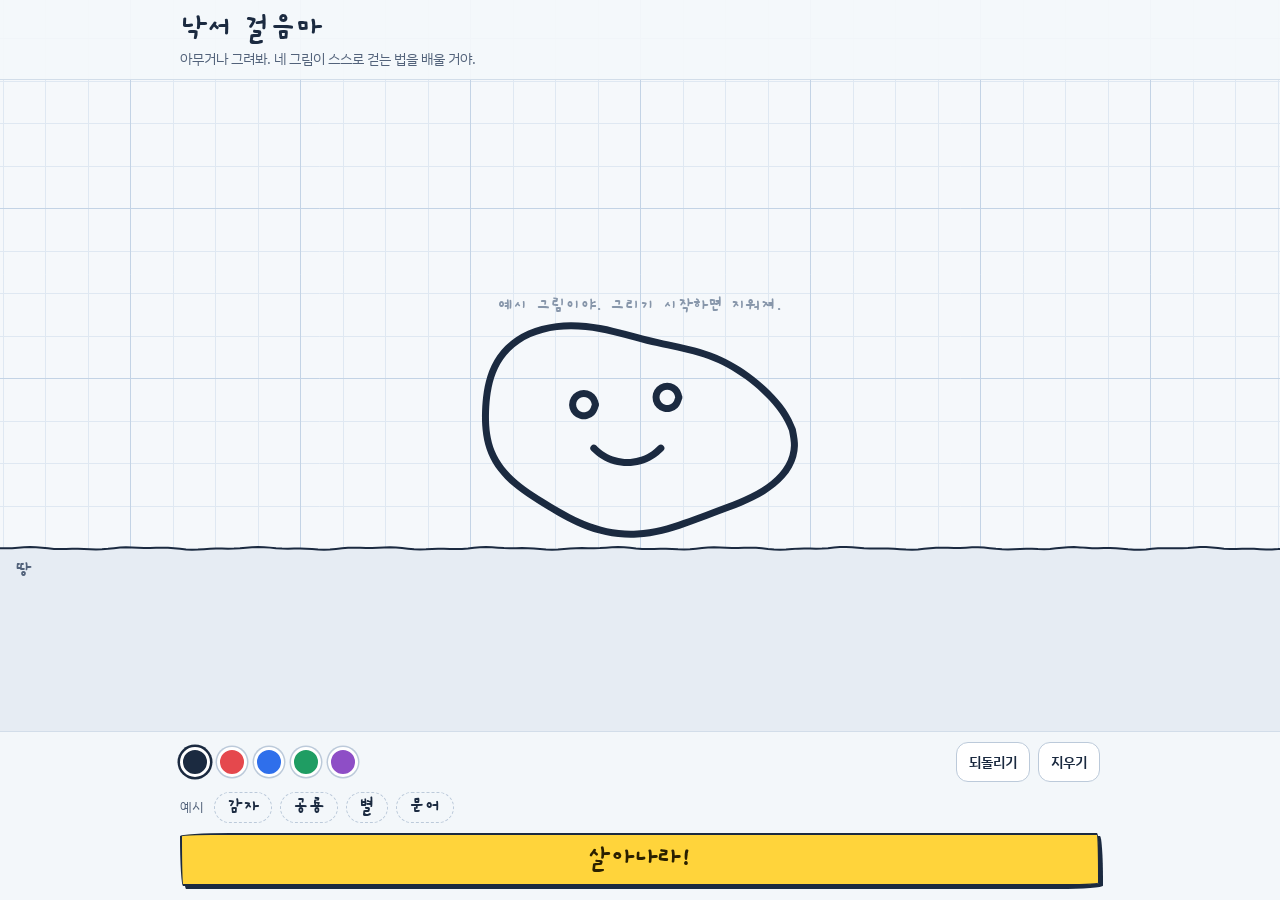
==== index.html @ d7743676 "Add doodle walking simulation page Draw anything and it becomes a soft jelly body with muscles that " ====
<!doctype html>
<html lang="ko">
<head>
<meta charset="utf-8">
<meta name="viewport" content="width=device-width, initial-scale=1, viewport-fit=cover">
<meta name="description" content="손가락으로 그린 낙서가 말랑한 젤리 몸이 되어, 진화를 거듭하며 스스로 걷는 법을 배우는 페이지.">
<title>낙서 걸음마</title>
<link rel="preconnect" href="https://fonts.googleapis.com">
<link rel="preconnect" href="https://fonts.gstatic.com" crossorigin>
<link rel="stylesheet" href="https://fonts.googleapis.com/css2?family=Gaegu:wght@400;700&family=IBM+Plex+Mono:wght@500&family=IBM+Plex+Sans+KR:wght@400;500;600&display=swap">
<style>
:root {
  --paper: #F5F8FB;
  --panel: #F5F8FBF0;
  --grid: #DFE8F2;
  --grid-major: #C3D3E5;
  --ink: #1B2A40;
  --ink-soft: #52627A;
  --ink-faint: #8796AA;
  --line: #D2DDE9;
  --ground: #E6ECF3;
  --btn: #FFFFFF;
  --btn-line: #BCCADA;
  --hl: #FFD43B;
  --hl-ink: #2A2000;
  --accent: #2F6FEB;
  --muscle: #E5484D;
  --scrim: #1B2A4059;
  --pen0: #1B2A40;
  --pen1: #E5484D;
  --pen2: #2F6FEB;
  --pen3: #1F9D63;
  --pen4: #8E4EC6;
  --font-hand: 'Gaegu', 'IBM Plex Sans KR', 'Apple SD Gothic Neo', 'Malgun Gothic', sans-serif;
  --font-ui: 'IBM Plex Sans KR', system-ui, -apple-system, 'Apple SD Gothic Neo', 'Malgun Gothic', sans-serif;
  --font-num: 'IBM Plex Mono', ui-monospace, SFMono-Regular, Menlo, Consolas, monospace;
  color-scheme: light;
}
@media (prefers-color-scheme: dark) {
  :root:not([data-theme="light"]) {
    --paper: #111821; --panel: #111821F0; --grid: #19232F; --grid-major: #263345;
    --ink: #E6EDF6; --ink-soft: #A1B1C6; --ink-faint: #6E8097; --line: #243142;
    --ground: #0C1118; --btn: #18212D; --btn-line: #33445A;
    --hl: #F5CB3E; --hl-ink: #231A00; --accent: #6EA2FF; --muscle: #FF6B6E; --scrim: #000000A0;
    --pen0: #E6EDF6; --pen1: #FF6B6E; --pen2: #6EA2FF; --pen3: #41CC88; --pen4: #B584F3;
    color-scheme: dark;
  }
}
:root[data-theme="dark"] {
  --paper: #111821; --panel: #111821F0; --grid: #19232F; --grid-major: #263345;
  --ink: #E6EDF6; --ink-soft: #A1B1C6; --ink-faint: #6E8097; --line: #243142;
  --ground: #0C1118; --btn: #18212D; --btn-line: #33445A;
  --hl: #F5CB3E; --hl-ink: #231A00; --accent: #6EA2FF; --muscle: #FF6B6E; --scrim: #000000A0;
  --pen0: #E6EDF6; --pen1: #FF6B6E; --pen2: #6EA2FF; --pen3: #41CC88; --pen4: #B584F3;
  color-scheme: dark;
}

html, body { height: 100%; }
body {
  margin: 0; overflow: hidden;
  background: var(--paper); color: var(--ink);
  font-family: var(--font-ui); font-size: 14px; line-height: 1.5;
  word-break: keep-all; overflow-wrap: break-word;
  -webkit-tap-highlight-color: transparent;
}
[hidden] { display: none !important; }
button { font: inherit; color: inherit; }
:focus-visible { outline: 2.5px solid var(--accent); outline-offset: 2px; }

#app { position: relative; height: 100%; overflow: hidden; user-select: none; -webkit-user-select: none; }
#stage { position: absolute; inset: 0; width: 100%; height: 100%; display: block; touch-action: none; }

/* mode switches */
#app:not([data-mode="draw"]) .draw-only { display: none !important; }
#app:not([data-mode="evolve"]) .evo-only { display: none !important; }
#app:not([data-mode="compare"]) .cmp-only { display: none !important; }

.band { position: absolute; left: 0; right: 0; z-index: 2; background: var(--panel); }
.band > .inner { max-width: 920px; margin-inline: auto; padding-inline: 16px; }
#top { top: 0; border-bottom: 1px solid var(--line); }
#top > .inner { padding-block: 12px 10px; }
#bottom { bottom: 0; border-top: 1px solid var(--line); }
#bottom > .inner { padding-block: 10px 14px; display: flex; flex-direction: column; gap: 10px; }

/* draw header */
.draw-head h1 { margin: 0; font: 700 32px/1 var(--font-hand); letter-spacing: -0.01em; text-wrap: balance; }
.draw-head p { margin: 4px 0 0; color: var(--ink-soft); font-size: 14px; text-wrap: balance; }

/* race HUD */
.hud { display: flex; justify-content: space-between; align-items: flex-start; gap: 12px; }
.hud-main { display: flex; flex-direction: column; gap: 5px; min-width: 0; }
.gen { font-family: var(--font-hand); font-weight: 700; line-height: 0.9; display: flex; align-items: baseline; gap: 2px; }
.gen b { font-size: 44px; font-weight: 700; font-variant-numeric: tabular-nums; }
.gen span { font-size: 22px; }
.race { font-size: 12.5px; color: var(--ink-soft); display: flex; gap: 6px; }
.num { font-family: var(--font-num); font-variant-numeric: tabular-nums; }
.bar { width: min(180px, 44vw); height: 4px; background: var(--line); border-radius: 2px; overflow: hidden; }
.bar i { display: block; height: 100%; background: var(--ink); transform-origin: left center; transform: scaleX(0); }
.chip {
  align-self: flex-start; display: inline-flex; align-items: center; gap: 6px;
  margin-top: 2px; padding: 2px 10px 2px 8px; border: 1.5px solid var(--ink); border-radius: 999px;
  font-size: 12.5px; font-weight: 600; white-space: nowrap; background: var(--btn);
}
.chip i { width: 8px; height: 8px; border-radius: 50%; background: var(--muscle); }
.hud-rec { display: grid; justify-items: end; gap: 2px; }
.rec-label { font-size: 12px; color: var(--ink-soft); }
.rec { display: flex; align-items: baseline; gap: 2px; }
.rec .num { font-size: 24px; line-height: 1; }
.rec .unit { font-size: 14px; color: var(--ink-soft); }
.spark-wrap { position: relative; width: 132px; height: 40px; margin-top: 4px; }
#spark { width: 132px; height: 40px; display: block; touch-action: none; cursor: crosshair; }
.legend { display: flex; gap: 10px; font-size: 11px; color: var(--ink-soft); }
.legend span { display: inline-flex; align-items: center; gap: 4px; }
.legend span::before { content: ""; width: 12px; height: 0; border-top: 2px solid var(--accent); }
.legend span.med::before { border-top: 1.5px dashed var(--ink-faint); }
.tip {
  position: absolute; right: 0; top: calc(100% + 18px); z-index: 4; white-space: nowrap;
  background: var(--btn); border: 1px solid var(--line); border-radius: 8px; padding: 4px 8px;
  font-size: 12px; color: var(--ink); box-shadow: 0 4px 14px #0000001f;
}
.cmp-head h2 { margin: 0; font: 700 28px/1.05 var(--font-hand); text-wrap: balance; }
.cmp-head p { margin: 4px 0 0; color: var(--ink-soft); font-size: 13.5px; text-wrap: balance; }

/* controls */
.row { display: flex; align-items: center; gap: 8px; flex-wrap: wrap; }
.row .grow { flex: 1; }
.tool {
  min-height: 40px; padding: 8px 12px; border-radius: 12px; cursor: pointer;
  border: 1.5px solid var(--btn-line); background: var(--btn); color: var(--ink);
  font-size: 14px; font-weight: 600; white-space: nowrap;
}
.tool:hover:not(:disabled) { border-color: var(--ink); }
.tool:disabled { opacity: 0.42; cursor: not-allowed; }
.tool[aria-pressed="true"] { background: var(--ink); color: var(--paper); border-color: var(--ink); }
.tool.strong { border-color: var(--ink); }
.row.fill > .tool { flex: 1 1 0; }
.seg { display: inline-flex; border: 1.5px solid var(--btn-line); border-radius: 12px; overflow: hidden; background: var(--btn); }
.seg button { min-height: 37px; padding: 7px 11px; border: 0; background: transparent; cursor: pointer; font-size: 14px; font-weight: 600; }
.seg button + button { border-left: 1.5px solid var(--btn-line); }
.seg button[aria-pressed="true"] { background: var(--ink); color: var(--paper); }
.swatches { display: flex; gap: 7px; }
.sw {
  width: 30px; height: 30px; border-radius: 50%; cursor: pointer; padding: 0;
  border: 3px solid var(--btn); box-shadow: 0 0 0 1.5px var(--btn-line);
}
.sw[aria-checked="true"] { box-shadow: 0 0 0 2.5px var(--ink); }
.sw[data-c="0"] { background: var(--pen0); } .sw[data-c="1"] { background: var(--pen1); }
.sw[data-c="2"] { background: var(--pen2); } .sw[data-c="3"] { background: var(--pen3); }
.sw[data-c="4"] { background: var(--pen4); }
.ex-row .lbl { font-size: 12.5px; color: var(--ink-soft); margin-right: 2px; }
.ex {
  padding: 2px 12px 3px; border-radius: 999px; cursor: pointer; background: transparent;
  border: 1.5px dashed var(--btn-line); font: 700 19px/1.3 var(--font-hand); color: var(--ink);
}
.ex:hover { border-color: var(--ink); border-style: solid; }
.cta {
  width: 100%; padding: 8px 12px 10px; cursor: pointer;
  font: 700 28px/1.1 var(--font-hand); letter-spacing: 0.01em;
  background: var(--hl); color: var(--hl-ink); border: 2px solid var(--ink);
  border-radius: 255px 16px 225px 16px / 16px 225px 16px 255px;
  box-shadow: 3px 3px 0 var(--ink); transition: transform 0.08s, box-shadow 0.08s;
}
.cta:active:not(:disabled) { transform: translate(2px, 2px); box-shadow: 1px 1px 0 var(--ink); }
.cta:disabled { opacity: 0.45; cursor: not-allowed; box-shadow: none; }
.nudge { animation: nudge 1.2s ease-in-out 3; }
@keyframes nudge { 50% { background: var(--hl); color: var(--hl-ink); border-color: var(--ink); } }

/* floating bits */
.bubble {
  position: absolute; left: 50%; z-index: 3; transform: translate(-50%, -4px);
  width: max-content; max-width: min(460px, calc(100% - 48px));
  padding: 7px 14px 8px; background: var(--btn); color: var(--ink);
  border: 1.5px solid var(--ink); border-radius: 16px 16px 16px 4px; box-shadow: 2px 2px 0 var(--ink);
  font: 700 19px/1.3 var(--font-hand); text-align: center; text-wrap: balance;
  opacity: 0; pointer-events: none; transition: opacity 0.25s, transform 0.25s;
}
.bubble.show { opacity: 1; transform: translate(-50%, 0); }
.float-info { position: absolute; right: 16px; z-index: 2; }
.lane-label {
  position: absolute; left: 16px; z-index: 2; display: flex; align-items: baseline; gap: 8px;
  padding: 2px 10px 3px; border-radius: 8px; background: var(--panel); border: 1px solid var(--line);
  font: 700 19px/1.3 var(--font-hand);
}
.lane-label .num { font-size: 14px; font-weight: 500; }

/* explainer sheet */
.sheet { position: absolute; inset: 0; z-index: 6; background: var(--scrim); display: flex; align-items: flex-end; justify-content: center; }
.sheet-card {
  width: 100%; max-width: 640px; max-height: 88%; overflow: auto; box-sizing: border-box;
  background: var(--paper); color: var(--ink); border-top: 1.5px solid var(--ink);
  border-radius: 18px 18px 0 0; padding: 18px 16px 24px; user-select: text; -webkit-user-select: text;
}
@media (min-width: 700px) {
  .sheet { align-items: center; }
  .sheet-card { border: 1.5px solid var(--ink); border-radius: 18px; padding: 24px 28px 28px; }
}
.sheet-head { display: flex; justify-content: space-between; align-items: flex-start; gap: 12px; }
.sheet h2 { margin: 0; font: 700 30px/1.1 var(--font-hand); text-wrap: balance; }
.sheet .lede { margin: 6px 0 16px; color: var(--ink-soft); max-width: 60ch; }
.steps { list-style: none; margin: 0; padding: 0; display: grid; gap: 14px; counter-reset: st; }
.steps li { display: grid; grid-template-columns: 34px 1fr; gap: 10px; counter-increment: st; }
.steps li::before {
  content: counter(st); width: 30px; height: 30px; display: grid; place-items: center;
  border: 1.5px solid var(--ink); border-radius: 50% 45% 55% 50%; font: 700 19px/1 var(--font-hand);
}
.steps b { display: block; font-size: 15px; margin-bottom: 2px; }
.steps p { margin: 0; color: var(--ink-soft); max-width: 60ch; }
.steps .num { color: var(--ink); }
details { margin-top: 18px; border-top: 1px dashed var(--btn-line); padding-top: 12px; }
summary { cursor: pointer; font-weight: 600; }
.tech { margin: 10px 0 0; padding-left: 18px; color: var(--ink-soft); display: grid; gap: 6px; font-size: 13px; }
.tech b { color: var(--ink); font-weight: 600; }

@media (max-width: 380px) {
  .gen b { font-size: 38px; }
  .seg button { padding: 7px 9px; }
  .tool { padding: 8px 10px; }
}
@media (prefers-reduced-motion: reduce) {
  .bubble, .cta { transition: none; }
  .nudge { animation: none; }
}
</style>
</head>
<body>
<div id="app" data-mode="draw">
  <canvas id="stage" aria-label="낙서를 그리고 낙서가 걷는 모습을 보는 화면"></canvas>

  <header id="top" class="band">
    <div class="inner">
      <div class="draw-head draw-only">
        <h1>낙서 걸음마</h1>
        <p>아무거나 그려봐. 네 그림이 스스로 걷는 법을 배울 거야.</p>
      </div>

      <div class="hud evo-only">
        <div class="hud-main">
          <div class="gen"><b id="genNum">1</b><span>세대</span></div>
          <div class="race"><span id="raceText">30마리 경주 중</span><span id="raceClock" class="num">0.0초</span></div>
          <div class="bar" aria-hidden="true"><i id="raceBar"></i></div>
          <div class="chip"><i aria-hidden="true"></i><span id="gaitText">걸음: 아직 몰라</span></div>
        </div>
        <div class="hud-rec">
          <div class="rec-label">최고 기록</div>
          <div class="rec"><span id="bestNum" class="num">–</span><span class="unit">m</span></div>
          <div class="spark-wrap">
            <canvas id="spark" role="img" aria-label="세대별 최고 기록과 중간값 그래프"></canvas>
            <div id="sparkTip" class="tip" hidden></div>
          </div>
          <div class="legend" aria-hidden="true"><span>최고</span><span class="med">중간</span></div>
        </div>
      </div>

      <div class="cmp-head cmp-only">
        <h2 id="cmpTitle">1세대 vs 지금</h2>
        <p>같은 몸, 같은 8초. 달라진 건 근육을 움직이는 박자뿐이야.</p>
      </div>
    </div>
  </header>

  <div id="bubble" class="bubble" role="status" aria-live="polite"></div>
  <button id="infoBtn" class="tool float-info evo-only" type="button">어떻게 배워?</button>
  <div id="laneA" class="lane-label cmp-only"><span>1세대 챔피언</span><span class="num" id="laneAd">0.00m</span></div>
  <div id="laneB" class="lane-label cmp-only"><span id="laneBn">지금 챔피언</span><span class="num" id="laneBd">0.00m</span></div>

  <footer id="bottom" class="band">
    <div class="inner">
      <div class="draw-only" style="display:contents">
        <div class="row">
          <div class="swatches" role="radiogroup" aria-label="펜 색깔">
            <button class="sw" type="button" role="radio" data-c="0" aria-label="먹색" aria-checked="true"></button>
            <button class="sw" type="button" role="radio" data-c="1" aria-label="빨강" aria-checked="false"></button>
            <button class="sw" type="button" role="radio" data-c="2" aria-label="파랑" aria-checked="false"></button>
            <button class="sw" type="button" role="radio" data-c="3" aria-label="초록" aria-checked="false"></button>
            <button class="sw" type="button" role="radio" data-c="4" aria-label="보라" aria-checked="false"></button>
          </div>
          <div class="grow"></div>
          <button id="undoBtn" class="tool" type="button">되돌리기</button>
          <button id="clearBtn" class="tool" type="button">지우기</button>
        </div>
        <div class="row ex-row">
          <span class="lbl">예시</span>
          <button class="ex" type="button" data-ex="potato">감자</button>
          <button class="ex" type="button" data-ex="dino">공룡</button>
          <button class="ex" type="button" data-ex="star">별</button>
          <button class="ex" type="button" data-ex="octopus">문어</button>
        </div>
        <button id="goBtn" class="cta" type="button">살아나라!</button>
      </div>

      <div class="evo-only" style="display:contents">
        <div class="row">
          <div class="seg" role="group" aria-label="재생 속도">
            <button type="button" data-speed="1" aria-pressed="true">1배속</button>
            <button type="button" data-speed="4" aria-pressed="false">4배속</button>
            <button type="button" data-speed="99" aria-pressed="false">최대</button>
          </div>
          <div class="grow"></div>
          <button id="xrayBtn" class="tool" type="button" aria-pressed="false">속 보기</button>
        </div>
        <div class="row fill">
          <button id="compareBtn" class="tool strong" type="button" disabled>1세대와 비교</button>
          <button id="redrawBtn" class="tool" type="button">다시 그리기</button>
          <button id="restartBtn" class="tool" type="button">새로 진화</button>
        </div>
      </div>

      <div class="cmp-only" style="display:contents">
        <div class="row fill">
          <button id="cmpXray" class="tool" type="button" aria-pressed="false">속 보기</button>
          <button id="cmpClose" class="tool strong" type="button">경주로 돌아가기</button>
        </div>
      </div>
    </div>
  </footer>

  <div id="info" class="sheet" hidden>
    <div class="sheet-card" role="dialog" aria-modal="true" aria-labelledby="infoTitle">
      <div class="sheet-head">
        <h2 id="infoTitle">아무도 걷는 법을 가르치지 않았어</h2>
        <button id="infoClose" class="tool" type="button">닫기</button>
      </div>
      <p class="lede">규칙은 딱 하나야. 멀리 간 녀석이 살아남아서 새끼를 남긴다. 걷기, 뛰기, 구르기는 전부 이 규칙에서 저절로 나와.</p>
      <ol class="steps">
        <li><div><b>젤리 몸 만들기</b><p>그림 안쪽을 채워서 말랑한 몸을 만들었어. 점 <span class="num" id="iN">0</span>개를 스프링 <span class="num" id="iM">0</span>개로 엮었고, 가느다란 선은 흐물거리지 않게 조금 두껍게 다듬었어.</p></div></li>
        <li><div><b>근육 달기</b><p>몸을 <span class="num" id="iK">0</span>덩어리로 나누고 덩어리마다 근육을 달았어. 근육은 박자에 맞춰 줄었다 늘었다 해. 덩어리마다 힘과 타이밍이 다르고, 몸 전체의 템포도 있어. 이 숫자 <span class="num" id="iG">0</span>개가 이 녀석의 유전자야.</p></div></li>
        <li><div><b>8초 달리기 시합</b><p>유전자만 다른 30마리가 동시에 달려. 오른쪽으로 멀리 간 거리가 점수야. 화면에 진하게 보이는 게 지금 1등이고, 흐릿한 건 나머지 29마리야.</p></div></li>
        <li><div><b>다음 세대 만들기</b><p>상위 4마리는 그대로 살아남아. 나머지 자리는 잘 달린 녀석들의 유전자를 섞고(교배) 살짝 바꿔서(돌연변이) 채워. 매번 완전히 새로운 녀석도 한 마리 넣어.</p></div></li>
        <li><div><b>계속 반복</b><p>세대가 쌓일수록 기록이 늘어. 같은 그림으로 새로 진화시켜도 매번 다른 걸음을 찾아내.</p></div></li>
      </ol>
      <details>
        <summary>기술 메모</summary>
        <ul class="tech">
          <li><b>물리</b> XPBD 질량-스프링 soft body. 60Hz에 서브스텝 8번, 격자 모서리 스프링과 대각 스프링. 바닥 마찰은 관통 깊이로 수직항력을 근사한 쿨롱 마찰.</li>
          <li><b>몸 생성</b> 획을 격자에 래스터화하고 닫힌 영역을 채워. 거리장으로 얇은 부분을 찾아 두께를 보정하고, 떨어진 조각은 최단 경로로 이어. 그다음 삼각 격자로 점을 뽑아. 원래 획은 삼각형 무게중심 좌표로 몸에 묶여서 같이 찌그러져.</li>
          <li><b>근육</b> 덩어리별 사인파 리듬 생성기(CPG). 진폭 0~0.3, 주파수 0.4~3Hz.</li>
          <li><b>진화</b> 개체 30, 엘리트 4, 1등 미세 변이 6, 무작위 이민 1, 나머지는 토너먼트(3) 선택 + 균등 교차 + 가우시안 변이.</li>
          <li><b>재현</b> 시뮬레이션이 결정론적이라 같은 유전자는 언제 돌려도 똑같이 움직여. 그래서 1세대 챔피언을 그대로 다시 불러와 비교할 수 있어.</li>
          <li><b>구성</b> 외부 라이브러리 없이 이 페이지 하나에 전부 들어 있어. 이미지 생성이나 AI 모델 호출도 없어.</li>
        </ul>
      </details>
    </div>
  </div>
</div>

<script>
/* ===== ENGINE START (pure JS, no DOM) ===== */
const Engine = (() => {
  'use strict';
  const TAU = Math.PI * 2;

  // ---------- random ----------
  function rngFrom(seed) {
    let a = seed >>> 0;
    return function () {
      a = (a + 0x6D2B79F5) | 0;
      let t = Math.imul(a ^ (a >>> 15), 1 | a);
      t = (t + Math.imul(t ^ (t >>> 7), 61 | t)) ^ t;
      return ((t ^ (t >>> 14)) >>> 0) / 4294967296;
    };
  }
  function gauss(rng) {
    let u = 0;
    while (u === 0) u = rng();
    return Math.sqrt(-2 * Math.log(u)) * Math.cos(TAU * rng());
  }
  const clamp = (v, a, b) => (v < a ? a : v > b ? b : v);
  const wrap01 = (v) => v - Math.floor(v);

  // ---------- physics constants ----------
  const P = {
    SUB: 8,              // substeps per 1/60 s frame
    DT: 1 / 60,
    GRAV: 9.8,
    MU: 1.0,             // ground friction
    ALPHA_EDGE: 6e-5,    // XPBD compliance (1/stiffness) for lattice edges
    ALPHA_SHEAR: 2.5e-4, // compliance for cross (shear/bend) springs
    DAMP: 0.6,           // global velocity damping per second
    RAMP0: 0.25, RAMP1: 0.9, // muscle warm-up window (s)
    GEN_T: 8,            // seconds per race
    SIZE: 1.0,           // doodle is scaled so its longest side is 1 m
    TARGET_NODES: 40,
  };

  // ---------- raster helpers ----------
  function stampCapsule(mask, gw, gh, ox, oy, cell, ax, ay, bx, by, r) {
    const minx = Math.min(ax, bx) - r, maxx = Math.max(ax, bx) + r;
    const miny = Math.min(ay, by) - r, maxy = Math.max(ay, by) + r;
    const i0 = Math.max(0, Math.floor((minx - ox) / cell)), i1 = Math.min(gw - 1, Math.floor((maxx - ox) / cell));
    const j0 = Math.max(0, Math.floor((miny - oy) / cell)), j1 = Math.min(gh - 1, Math.floor((maxy - oy) / cell));
    const dx = bx - ax, dy = by - ay, L2 = dx * dx + dy * dy, r2 = r * r;
    for (let j = j0; j <= j1; j++) {
      const cy = oy + (j + 0.5) * cell;
      for (let i = i0; i <= i1; i++) {
        const cx = ox + (i + 0.5) * cell;
        let t = L2 > 0 ? ((cx - ax) * dx + (cy - ay) * dy) / L2 : 0;
        t = t < 0 ? 0 : t > 1 ? 1 : t;
        const ex = ax + dx * t - cx, ey = ay + dy * t - cy;
        if (ex * ex + ey * ey <= r2) mask[j * gw + i] = 1;
      }
    }
  }
  function stampDiscCells(mask, gw, gh, ci, cj, rc) {
    const R = Math.ceil(rc), r2 = rc * rc;
    for (let dj = -R; dj <= R; dj++) {
      const j = cj + dj; if (j < 0 || j >= gh) continue;
      for (let di = -R; di <= R; di++) {
        const i = ci + di; if (i < 0 || i >= gw) continue;
        if (di * di + dj * dj <= r2) mask[j * gw + i] = 1;
      }
    }
  }
  // flood the outside; any empty cell the flood can't reach is enclosed -> fill it
  function fillHoles(mask, gw, gh) {
    const out = new Uint8Array(gw * gh), q = new Int32Array(gw * gh);
    let qh = 0, qt = 0;
    const push = (k) => { if (!mask[k] && !out[k]) { out[k] = 1; q[qt++] = k; } };
    for (let i = 0; i < gw; i++) { push(i); push((gh - 1) * gw + i); }
    for (let j = 0; j < gh; j++) { push(j * gw); push(j * gw + gw - 1); }
    while (qh < qt) {
      const k = q[qh++], i = k % gw, j = (k / gw) | 0;
      if (i > 0) push(k - 1); if (i < gw - 1) push(k + 1);
      if (j > 0) push(k - gw); if (j < gh - 1) push(k + gw);
    }
    for (let k = 0; k < mask.length; k++) if (!mask[k] && !out[k]) mask[k] = 1;
  }
  // chamfer distance (in cells) from each filled cell to the nearest empty cell
  function distField(mask, gw, gh) {
    const D = new Float32Array(gw * gh), S = Math.SQRT2;
    for (let k = 0; k < D.length; k++) D[k] = mask[k] ? 1e9 : 0;
    const get = (i, j) => (i < 0 || j < 0 || i >= gw || j >= gh ? 0 : D[j * gw + i]);
    for (let j = 0; j < gh; j++) for (let i = 0; i < gw; i++) {
      const k = j * gw + i; if (!mask[k]) continue;
      D[k] = Math.min(D[k], get(i - 1, j) + 1, get(i, j - 1) + 1, get(i - 1, j - 1) + S, get(i + 1, j - 1) + S);
    }
    for (let j = gh - 1; j >= 0; j--) for (let i = gw - 1; i >= 0; i--) {
      const k = j * gw + i; if (!mask[k]) continue;
      D[k] = Math.min(D[k], get(i + 1, j) + 1, get(i, j + 1) + 1, get(i + 1, j + 1) + S, get(i - 1, j + 1) + S);
    }
    return D;
  }
  // give skinny parts (lines, limbs) at least `rc` cells of half-thickness
  function thicken(mask, gw, gh, rc) {
    const D = distField(mask, gw, gh), add = [];
    for (let j = 1; j < gh - 1; j++) for (let i = 1; i < gw - 1; i++) {
      const k = j * gw + i, d = D[k];
      if (!mask[k] || d >= rc) continue;
      let ridge = true;
      for (let dj = -1; dj <= 1 && ridge; dj++) for (let di = -1; di <= 1; di++) {
        if (D[k + dj * gw + di] > d + 1e-3) { ridge = false; break; }
      }
      if (ridge) add.push(i, j);
    }
    for (let a = 0; a < add.length; a += 2) stampDiscCells(mask, gw, gh, add[a], add[a + 1], rc);
  }
  function labelComponents(mask, gw, gh) {
    const lab = new Int32Array(gw * gh).fill(-1), sizes = [], q = new Int32Array(gw * gh);
    for (let s = 0; s < mask.length; s++) {
      if (!mask[s] || lab[s] >= 0) continue;
      const id = sizes.length; let qh = 0, qt = 0, n = 0;
      lab[s] = id; q[qt++] = s;
      while (qh < qt) {
        const k = q[qh++], i = k % gw, j = (k / gw) | 0; n++;
        for (let dj = -1; dj <= 1; dj++) for (let di = -1; di <= 1; di++) {
          const ii = i + di, jj = j + dj;
          if (ii < 0 || jj < 0 || ii >= gw || jj >= gh) continue;
          const kk = jj * gw + ii;
          if (mask[kk] && lab[kk] < 0) { lab[kk] = id; q[qt++] = kk; }
        }
      }
      sizes.push(n);
    }
    return { lab, sizes };
  }
  // join separate pieces with a jelly "neck" along the shortest gap
  function bridge(mask, gw, gh, rc) {
    for (let guard = 0; guard < 12; guard++) {
      const { lab, sizes } = labelComponents(mask, gw, gh);
      if (sizes.length <= 1) return;
      let main = 0; for (let c = 1; c < sizes.length; c++) if (sizes[c] > sizes[main]) main = c;
      const par = new Int32Array(gw * gh).fill(-2), q = new Int32Array(gw * gh);
      let qh = 0, qt = 0, hit = -1;
      for (let k = 0; k < mask.length; k++) if (lab[k] === main) { par[k] = -1; q[qt++] = k; }
      while (qh < qt && hit < 0) {
        const k = q[qh++], i = k % gw, j = (k / gw) | 0;
        const nb = [i > 0 ? k - 1 : -1, i < gw - 1 ? k + 1 : -1, j > 0 ? k - gw : -1, j < gh - 1 ? k + gw : -1];
        for (const kk of nb) {
          if (kk < 0 || par[kk] !== -2) continue;
          par[kk] = k;
          if (mask[kk] && lab[kk] !== main) { hit = kk; break; }
          q[qt++] = kk;
        }
      }
      if (hit < 0) return;
      for (let k = hit; k >= 0 && par[k] !== -1; k = par[k]) stampDiscCells(mask, gw, gh, k % gw, (k / gw) | 0, rc);
    }
  }

  // ---------- body construction ----------
  // strokes: [{c, w, pts:[{x,y},...]}] in screen px (y down)
  function buildBody(strokes) {
    let minx = Infinity, miny = Infinity, maxx = -Infinity, maxy = -Infinity, npts = 0;
    for (const s of strokes) for (const p of s.pts) {
      npts++;
      if (p.x < minx) minx = p.x; if (p.x > maxx) maxx = p.x;
      if (p.y < miny) miny = p.y; if (p.y > maxy) maxy = p.y;
    }
    if (!npts) return { error: 'empty' };
    const big = Math.max(maxx - minx, maxy - miny);
    if (big < 24) return { error: 'small' };
    const sc = P.SIZE / big;
    const toN = (p) => [(p.x - minx) * sc, (maxy - p.y) * sc];
    const ns = strokes.map((s) => ({ c: s.c, w: s.w * sc, pts: s.pts.map(toN) }));
    const W = (maxx - minx) * sc, H = (maxy - miny) * sc;

    const RES = 90, cell = P.SIZE / RES, pad = 22;
    const gw = Math.ceil(W / cell) + pad * 2, gh = Math.ceil(H / cell) + pad * 2;
    const ox = -pad * cell, oy = -pad * cell;

    const base = new Uint8Array(gw * gh);
    for (const s of ns) {
      const r = Math.max(s.w * 0.5, cell * 1.2);
      const pts = s.pts;
      if (pts.length === 1) stampCapsule(base, gw, gh, ox, oy, cell, pts[0][0], pts[0][1], pts[0][0], pts[0][1], r);
      for (let i = 1; i < pts.length; i++) stampCapsule(base, gw, gh, ox, oy, cell, pts[i - 1][0], pts[i - 1][1], pts[i][0], pts[i][1], r);
    }
    fillHoles(base, gw, gh);
    const areaOf = (m) => { let c = 0; for (let k = 0; k < m.length; k++) c += m[k]; return c * cell * cell; };
    const spacingFor = (A) => Math.sqrt(A / (P.TARGET_NODES * 0.866));

    let s = spacingFor(areaOf(base)), mask = null;
    for (let it = 0; it < 5; it++) {
      const rc = (0.95 * s) / cell;
      mask = base.slice();
      bridge(mask, gw, gh, rc);
      thicken(mask, gw, gh, rc);
      fillHoles(mask, gw, gh);
      const s2 = spacingFor(areaOf(mask));
      if (Math.abs(s2 - s) < 0.02 * s) { s = s2; break; }
      s = s2;
    }

    const inside = (x, y) => {
      const i = Math.floor((x - ox) / cell), j = Math.floor((y - oy) / cell);
      return i >= 0 && j >= 0 && i < gw && j < gh && mask[j * gw + i] === 1;
    };
    const rowH = s * Math.sqrt(3) / 2;
    const lattice = (sp) => {
      const rh = sp * Math.sqrt(3) / 2;
      let best = null;
      for (let a = 0; a < 3; a++) for (let b = 0; b < 3; b++) {
        const x0 = ox + (a / 3) * sp, y0 = oy + (b / 3) * rh, xs = [], ys = [];
        for (let j = 0; y0 + j * rh < oy + gh * cell; j++) {
          const y = y0 + j * rh, off = (j & 1) ? sp / 2 : 0;
          for (let i = 0; x0 + off + i * sp < ox + gw * cell; i++) {
            const x = x0 + off + i * sp;
            if (inside(x, y)) { xs.push(x); ys.push(y); }
          }
        }
        if (!best || xs.length > best.xs.length) best = { xs, ys };
      }
      return best;
    };
    let L = lattice(s);
    for (let tries = 0; tries < 6 && (L.xs.length > 62 || L.xs.length < 18); tries++) {
      s *= Math.sqrt(L.xs.length / (L.xs.length > 62 ? 50 : 26)) || 0.8;
      L = lattice(s);
    }
    const n = L.xs.length;
    if (n < 4) return { error: 'small' };
    void rowH;

    // springs
    const sa = [], sb = [], L0 = [], kind = [];
    const nbr = Array.from({ length: n }, () => new Set());
    for (let i = 0; i < n; i++) for (let j = i + 1; j < n; j++) {
      const d = Math.hypot(L.xs[j] - L.xs[i], L.ys[j] - L.ys[i]);
      if (d < 1.08 * s) { sa.push(i); sb.push(j); L0.push(d); kind.push(0); nbr[i].add(j); nbr[j].add(i); }
      else if (d < 1.8 * s) { sa.push(i); sb.push(j); L0.push(d); kind.push(1); }
    }
    // connectivity safety net: tie loose pieces to the main body
    const comp = new Int32Array(n).fill(-1);
    const adj = Array.from({ length: n }, () => []);
    for (let e = 0; e < sa.length; e++) { adj[sa[e]].push(sb[e]); adj[sb[e]].push(sa[e]); }
    let ncomp = 0;
    for (let i = 0; i < n; i++) {
      if (comp[i] >= 0) continue;
      const st = [i]; comp[i] = ncomp;
      while (st.length) { const u = st.pop(); for (const v of adj[u]) if (comp[v] < 0) { comp[v] = ncomp; st.push(v); } }
      ncomp++;
    }
    if (ncomp > 1) {
      const cnt = new Array(ncomp).fill(0); for (let i = 0; i < n; i++) cnt[comp[i]]++;
      const main = cnt.indexOf(Math.max(...cnt));
      for (let c = 0; c < ncomp; c++) {
        if (c === main) continue;
        const pairs = [];
        for (let i = 0; i < n; i++) if (comp[i] === c) for (let j = 0; j < n; j++) if (comp[j] === main)
          pairs.push([Math.hypot(L.xs[j] - L.xs[i], L.ys[j] - L.ys[i]), i, j]);
        pairs.sort((p, q) => p[0] - q[0]);
        for (let k = 0; k < Math.min(3, pairs.length); k++) { sa.push(pairs[k][1]); sb.push(pairs[k][2]); L0.push(pairs[k][0]); kind.push(1); }
      }
    }

    // triangles (CCW, y up)
    const tris = [];
    for (let i = 0; i < n; i++) for (const j of nbr[i]) if (j > i) for (const k of nbr[j]) if (k > j && nbr[i].has(k)) {
      const cr = (L.xs[j] - L.xs[i]) * (L.ys[k] - L.ys[i]) - (L.ys[j] - L.ys[i]) * (L.xs[k] - L.xs[i]);
      if (cr > 0) tris.push(i, j, k); else tris.push(i, k, j);
    }
    const nt = tris.length / 3;

    // boundary loops (edges used by exactly one triangle keep that triangle's direction)
    const ecount = new Map();
    const key = (a, b) => (a < b ? a * 4096 + b : b * 4096 + a);
    for (let t = 0; t < nt; t++) for (let e = 0; e < 3; e++) {
      const a = tris[3 * t + e], b = tris[3 * t + (e + 1) % 3], k = key(a, b);
      ecount.set(k, (ecount.get(k) || 0) + 1);
    }
    const nextOf = new Map();
    for (let t = 0; t < nt; t++) for (let e = 0; e < 3; e++) {
      const a = tris[3 * t + e], b = tris[3 * t + (e + 1) % 3];
      if (ecount.get(key(a, b)) === 1) { if (!nextOf.has(a)) nextOf.set(a, []); nextOf.get(a).push(b); }
    }
    const loops = [];
    let guard = 0;
    while (nextOf.size && guard++ < 1000) {
      const startNode = nextOf.keys().next().value;
      const loop = [startNode]; let cur = startNode;
      for (let step = 0; step < 4 * n; step++) {
        const list = nextOf.get(cur);
        if (!list || !list.length) break;
        const nx = list.pop(); if (!list.length) nextOf.delete(cur);
        if (nx === startNode) break;
        loop.push(nx); cur = nx;
      }
      if (loop.length >= 3) loops.push(Int32Array.from(loop));
    }

    // muscle groups: k-means over node positions
    const K = clamp(Math.round(n / 5), 4, 10);
    const rng = rngFrom(1234);
    const cx = [], cy = [];
    { // k-means++ seeding
      const f = Math.floor(rng() * n); cx.push(L.xs[f]); cy.push(L.ys[f]);
      while (cx.length < K) {
        let far = 0, fd = -1;
        for (let i = 0; i < n; i++) {
          let md = Infinity;
          for (let c = 0; c < cx.length; c++) md = Math.min(md, (L.xs[i] - cx[c]) ** 2 + (L.ys[i] - cy[c]) ** 2);
          if (md > fd) { fd = md; far = i; }
        }
        cx.push(L.xs[far]); cy.push(L.ys[far]);
      }
    }
    const nearestC = (x, y) => { let b = 0, bd = Infinity; for (let c = 0; c < K; c++) { const d = (x - cx[c]) ** 2 + (y - cy[c]) ** 2; if (d < bd) { bd = d; b = c; } } return b; };
    for (let it = 0; it < 12; it++) {
      const sx = new Array(K).fill(0), sy = new Array(K).fill(0), sn = new Array(K).fill(0);
      for (let i = 0; i < n; i++) { const c = nearestC(L.xs[i], L.ys[i]); sx[c] += L.xs[i]; sy[c] += L.ys[i]; sn[c]++; }
      for (let c = 0; c < K; c++) if (sn[c]) { cx[c] = sx[c] / sn[c]; cy[c] = sy[c] / sn[c]; }
    }
    const m = sa.length;
    const sg = new Uint8Array(m);
    for (let e = 0; e < m; e++) sg[e] = nearestC((L.xs[sa[e]] + L.xs[sb[e]]) / 2, (L.ys[sa[e]] + L.ys[sb[e]]) / 2);
    const triG = new Uint8Array(nt);
    for (let t = 0; t < nt; t++) {
      const a = tris[3 * t], b = tris[3 * t + 1], c = tris[3 * t + 2];
      triG[t] = nearestC((L.xs[a] + L.xs[b] + L.xs[c]) / 3, (L.ys[a] + L.ys[b] + L.ys[c]) / 3);
    }

    // re-centre: centre of mass at x = 0, lowest node on the ground
    let comx = 0, lowy = Infinity;
    for (let i = 0; i < n; i++) { comx += L.xs[i]; lowy = Math.min(lowy, L.ys[i]); }
    comx /= n;
    const rx = new Float64Array(n), ry = new Float64Array(n);
    for (let i = 0; i < n; i++) { rx[i] = L.xs[i] - comx; ry[i] = L.ys[i] - lowy; }

    // bind every stroke point to a triangle (affine map follows the jelly as it squishes)
    const bindPoint = (X, Y) => {
      let bestT = 0, bestD = Infinity, bb = null;
      for (let t = 0; t < nt; t++) {
        const a = tris[3 * t], b = tris[3 * t + 1], c = tris[3 * t + 2];
        const x1 = rx[a], y1 = ry[a], x2 = rx[b], y2 = ry[b], x3 = rx[c], y3 = ry[c];
        const det = (y2 - y3) * (x1 - x3) + (x3 - x2) * (y1 - y3);
        const l1 = ((y2 - y3) * (X - x3) + (x3 - x2) * (Y - y3)) / det;
        const l2 = ((y3 - y1) * (X - x3) + (x1 - x3) * (Y - y3)) / det;
        const l3 = 1 - l1 - l2;
        const out = Math.max(0, -l1, -l2, -l3);
        const gx = (x1 + x2 + x3) / 3 - X, gy = (y1 + y2 + y3) / 3 - Y;
        const d = out * 10 + Math.hypot(gx, gy) * (out > 0 ? 1 : 0.001);
        if (d < bestD) { bestD = d; bestT = t; bb = [l1, l2, l3]; }
      }
      return [bestT, bb[0], bb[1], bb[2]];
    };
    const strokesOut = [];
    const step = s / 5;
    for (const st of ns) {
      const res = [];
      const pts = st.pts;
      for (let i = 0; i < pts.length; i++) {
        const X = pts[i][0] - comx, Y = pts[i][1] - lowy;
        if (i > 0) {
          const pX = pts[i - 1][0] - comx, pY = pts[i - 1][1] - lowy, d = Math.hypot(X - pX, Y - pY);
          const k = Math.floor(d / step);
          for (let q = 1; q < k; q++) res.push(pX + (X - pX) * q / k, pY + (Y - pY) * q / k);
        }
        res.push(X, Y);
      }
      const bind = new Float64Array((res.length / 2) * 4);
      for (let i = 0; i < res.length / 2; i++) {
        const b = bindPoint(res[2 * i], res[2 * i + 1]);
        bind[4 * i] = b[0]; bind[4 * i + 1] = b[1]; bind[4 * i + 2] = b[2]; bind[4 * i + 3] = b[3];
      }
      strokesOut.push({ c: st.c, w: st.w, bind, count: res.length / 2 });
    }

    // stable-ish reference node for rotation tracking: farthest from centre
    let refNode = 0, rd = -1;
    const cyAvg = ry.reduce((a, b) => a + b, 0) / n;
    for (let i = 0; i < n; i++) { const d = rx[i] * rx[i] + (ry[i] - cyAvg) ** 2; if (d > rd) { rd = d; refNode = i; } }

    // the colour used most becomes the jelly tint
    const use = {};
    for (const st of strokesOut) use[st.c] = (use[st.c] || 0) + st.count;
    const mainColor = +Object.keys(use).sort((a, b) => use[b] - use[a])[0] || 0;

    const comp2 = new Float64Array(m);
    for (let e = 0; e < m; e++) comp2[e] = kind[e] === 0 ? P.ALPHA_EDGE : P.ALPHA_SHEAR;

    return {
      n, m, K, s,
      rx, ry,
      sa: Uint16Array.from(sa), sb: Uint16Array.from(sb), L0: Float64Array.from(L0),
      kind: Uint8Array.from(kind), sg, comp: comp2,
      tris: Uint16Array.from(tris), nt, triG, loops,
      strokes: strokesOut, refNode, mainColor,
      // mapping back to the original drawing (screen px) for the birth animation
      map: { minx, maxy, sc, comx, lowy },
    };
  }

  // ---------- genome ----------
  function randomGenome(rng, K) {
    const amp = new Float64Array(K), phase = new Float64Array(K);
    for (let k = 0; k < K; k++) { amp[k] = 0.02 + rng() * 0.1; phase[k] = rng(); }
    return { freq: 0.6 + rng() * 1.2, amp, phase };
  }
  function cloneGenome(g) { return { freq: g.freq, amp: g.amp.slice(), phase: g.phase.slice() }; }
  function mutate(g, rng, strength) {
    const o = cloneGenome(g), K = o.amp.length, p = 1.6 / K;
    let changed = false;
    for (let k = 0; k < K; k++) {
      if (rng() < p) { o.amp[k] = clamp(o.amp[k] + gauss(rng) * 0.07 * strength, 0, 0.3); changed = true; }
      if (rng() < p) { o.phase[k] = wrap01(o.phase[k] + gauss(rng) * 0.12 * strength); changed = true; }
    }
    if (rng() < 0.3) { o.freq = clamp(o.freq * Math.exp(gauss(rng) * 0.15 * strength), 0.4, 3); changed = true; }
    if (!changed) { const k = Math.floor(rng() * K); o.phase[k] = wrap01(o.phase[k] + gauss(rng) * 0.12 * strength); }
    if (rng() < 0.04) { const k = Math.floor(rng() * K); o.amp[k] = rng() * 0.3; o.phase[k] = rng(); }
    return o;
  }
  function crossover(a, b, rng) {
    const o = cloneGenome(a);
    for (let k = 0; k < o.amp.length; k++) if (rng() < 0.5) { o.amp[k] = b.amp[k]; o.phase[k] = b.phase[k]; }
    if (rng() < 0.5) o.freq = b.freq;
    return o;
  }

  // ---------- one creature ----------
  class Creature {
    constructor(body, genome) {
      const n = body.n;
      this.body = body; this.genome = genome;
      this.x = new Float64Array(n); this.y = new Float64Array(n);
      this.px = new Float64Array(n); this.py = new Float64Array(n);
      this.vx = new Float64Array(n); this.vy = new Float64Array(n);
      this.act = new Float64Array(body.K);
      this.reset();
    }
    reset() {
      const b = this.body;
      for (let i = 0; i < b.n; i++) {
        this.x[i] = b.rx[i]; this.y[i] = b.ry[i] + 0.04;
        this.vx[i] = 0; this.vy[i] = 0;
      }
      this.t = 0; this.frames = 0; this.act.fill(1);
      this.startX = this.comX();
      this.air = 0; this.rot = 0; this.lastAng = this.angle();
      this.wSum = 0; this.wSq = 0; this.maxX = this.startX;
    }
    comX() { let s = 0; const x = this.x; for (let i = 0; i < x.length; i++) s += x[i]; return s / x.length; }
    comY() { let s = 0; const y = this.y; for (let i = 0; i < y.length; i++) s += y[i]; return s / y.length; }
    angle() {
      const r = this.body.refNode;
      return Math.atan2(this.y[r] - this.comY(), this.x[r] - this.comX());
    }
    dist() { return this.comX() - this.startX; }
    step() {
      const b = this.body, n = b.n, m = b.m, K = b.K;
      const x = this.x, y = this.y, px = this.px, py = this.py, vx = this.vx, vy = this.vy;
      const sa = b.sa, sb = b.sb, L0 = b.L0, sg = b.sg, comp = b.comp;
      const G = this.genome, act = this.act;
      const SUB = P.SUB, h = P.DT / SUB, ih2 = 1 / (h * h), gh = P.GRAV * h, MU = P.MU;
      const damp = 1 - P.DAMP * h;
      for (let sub = 0; sub < SUB; sub++) {
        const t = this.t;
        const ramp = t < P.RAMP0 ? 0 : t < P.RAMP1 ? (t - P.RAMP0) / (P.RAMP1 - P.RAMP0) : 1;
        const ph = G.freq * t;
        for (let k = 0; k < K; k++) act[k] = 1 + ramp * G.amp[k] * Math.sin(TAU * (ph + G.phase[k]));
        for (let i = 0; i < n; i++) {
          px[i] = x[i]; py[i] = y[i];
          vy[i] -= gh;
          x[i] += vx[i] * h; y[i] += vy[i] * h;
        }
        for (let e = 0; e < m; e++) {
          const i = sa[e], j = sb[e];
          const dx = x[j] - x[i], dy = y[j] - y[i];
          const d = Math.sqrt(dx * dx + dy * dy);
          if (d < 1e-9) continue;
          const C = d - L0[e] * act[sg[e]];
          const corr = C / ((2 + comp[e] * ih2) * d);
          const cx = dx * corr, cy = dy * corr;
          x[i] += cx; y[i] += cy; x[j] -= cx; y[j] -= cy;
        }
        for (let i = 0; i < n; i++) {
          if (y[i] < 0) {
            const pen = -y[i]; y[i] = 0;
            const dx = x[i] - px[i], lim = MU * pen;
            if (dx > lim) x[i] -= lim; else if (dx < -lim) x[i] += lim; else x[i] = px[i];
          }
          vx[i] = (x[i] - px[i]) / h * damp;
          vy[i] = (y[i] - py[i]) / h * damp;
        }
        this.t += h;
      }
      // gait bookkeeping (once per frame)
      this.frames++;
      let low = Infinity, mnx = Infinity, mxx = -Infinity;
      for (let i = 0; i < n; i++) { if (y[i] < low) low = y[i]; if (x[i] < mnx) mnx = x[i]; if (x[i] > mxx) mxx = x[i]; }
      if (this.t > P.RAMP1 && low > 0.004) this.air++;
      const w = mxx - mnx; this.wSum += w; this.wSq += w * w;
      const a = this.angle(); let da = a - this.lastAng;
      if (da > Math.PI) da -= TAU; else if (da < -Math.PI) da += TAU;
      this.rot += da; this.lastAng = a;
      const cxm = this.comX(); if (cxm > this.maxX) this.maxX = cxm;
    }
    gait() {
      const f = Math.max(1, this.frames), d = this.dist(), T = this.t;
      const airFrac = this.air / f, turns = Math.abs(this.rot) / TAU;
      const mw = this.wSum / f, sw = Math.sqrt(Math.max(0, this.wSq / f - mw * mw)) / (mw || 1);
      const speed = d / Math.max(T, 1e-3);
      let key;
      if (d < -0.3) key = 'back';
      else if (d < 0.35) key = 'wiggle';
      else if (turns > 1.2) key = 'roll';
      else if (airFrac > 0.28) key = 'hop';
      else if (airFrac > 0.1 && speed > 0.35) key = 'run';
      else if (sw > 0.07) key = 'inch';
      else key = 'walk';
      return { key, airFrac, turns, stretch: sw, speed };
    }
  }

  // ---------- population ----------
  class Evolution {
    constructor(body, seed, size) {
      this.body = body; this.size = size || 30;
      this.seed = seed >>> 0; this.rng = rngFrom(this.seed);
      this.gen = 1; this.history = [];
      this.pop = [];
      for (let i = 0; i < this.size; i++) this.pop.push(new Creature(body, randomGenome(this.rng, body.K)));
    }
    get time() { return this.pop[0].t; }
    stepAll() { for (const c of this.pop) c.step(); }
    done() { return this.pop[0].t >= P.GEN_T - 1e-9; }
    leader() { let b = this.pop[0], bd = -Infinity; for (const c of this.pop) { const d = c.dist(); if (d > bd) { bd = d; b = c; } } return b; }
    finishGeneration() {
      const scored = this.pop.map((c) => ({ c, f: c.dist() })).sort((a, b) => b.f - a.f);
      const fs = scored.map((s) => s.f);
      const best = scored[0];
      const rec = {
        gen: this.gen, best: fs[0], median: fs[Math.floor(fs.length / 2)], worst: fs[fs.length - 1],
        genome: cloneGenome(best.c.genome), gait: best.c.gait(),
      };
      this.history.push(rec);
      // breed
      const rng = this.rng, N = this.size, next = [];
      const pick = () => { let w = scored[Math.floor(rng() * N)]; for (let i = 0; i < 2; i++) { const o = scored[Math.floor(rng() * N)]; if (o.f > w.f) w = o; } return w.c.genome; };
      for (let i = 0; i < 4; i++) next.push(cloneGenome(scored[i].c.genome));
      for (let i = 0; i < 6; i++) next.push(mutate(scored[0].c.genome, rng, 0.45));
      next.push(randomGenome(rng, this.body.K));
      while (next.length < N) {
        const a = pick();
        next.push(mutate(rng() < 0.7 ? crossover(a, pick(), rng) : a, rng, 1));
      }
      for (let i = 0; i < N; i++) { this.pop[i].genome = next[i]; this.pop[i].reset(); }
      this.gen++;
      return rec;
    }
  }

  return { P, rngFrom, buildBody, Creature, Evolution, randomGenome, cloneGenome };
})();
/* ===== ENGINE END ===== */
/* ===== SAMPLES START ===== */
// Example doodles in a 100x100 box (y down). Each stroke is a list of [x, y].
const Samples = (() => {
  const loop = (cx, cy, rx, ry, n, f) => {
    const out = [];
    for (let i = 0; i <= n; i++) {
      const t = (i / n) * Math.PI * 2, r = f ? f(t) : 1;
      out.push([cx + rx * r * Math.cos(t), cy + ry * r * Math.sin(t)]);
    }
    return out;
  };
  const potato = () => [
    loop(50, 54, 40, 29, 72, (t) => 1 + 0.1 * Math.sin(2 * t + 0.6) + 0.06 * Math.sin(3 * t + 1.9) + 0.03 * Math.sin(5 * t)),
    loop(37, 47, 3.2, 3.2, 12), loop(60, 45, 3.2, 3.2, 12),
    Array.from({ length: 13 }, (_, i) => { const t = 0.22 * Math.PI + (i / 12) * 0.56 * Math.PI; return [49 + 12 * Math.cos(t), 52 + 11 * Math.sin(t)]; }),
  ];
  const star = () => {
    const pts = [];
    for (let i = 0; i <= 10; i++) {
      const a = -Math.PI / 2 + (i / 10) * Math.PI * 2, r = i % 2 ? 19 : 46;
      pts.push([50 + r * Math.cos(a), 55 + r * Math.sin(a)]);
    }
    return [pts];
  };
  const dino = () => [
    [[4, 62], [18, 55], [32, 47], [44, 42], [55, 40], [61, 33], [63, 21], [70, 13], [84, 12], [93, 17], [94, 24],
     [82, 27], [75, 28], [73, 36], [72, 45], [74, 53], [71, 60], [73, 64], [73, 77], [66, 77], [64, 66], [53, 68],
     [55, 73], [55, 87], [46, 87], [44, 72], [38, 67], [27, 65], [4, 62]],
    loop(82, 18, 1.8, 1.8, 10),
  ];
  const octopus = () => {
    const head = [];
    for (let i = 0; i <= 40; i++) { const t = Math.PI + (i / 40) * Math.PI; head.push([50 + 30 * Math.cos(t), 44 + 30 * Math.sin(t)]); }
    for (let i = 0; i <= 12; i++) { const x = 80 - (i / 12) * 60; head.push([x, 46 + 2.2 * Math.sin(i * 1.6)]); }
    const legs = [22, 40, 58, 76].map((x0, k) => Array.from({ length: 16 }, (_, i) => {
      const u = i / 15; return [x0 + (k - 1.5) * 6 * u + 5 * Math.sin(u * 6 + k), 47 + u * 42];
    }));
    return [head, ...legs, loop(40, 30, 3, 3.6, 10), loop(60, 30, 3, 3.6, 10)];
  };
  return { potato, dino, star, octopus };
})();
/* ===== SAMPLES END ===== */
</script>
<script>
(() => {
  'use strict';
  const $ = (id) => document.getElementById(id);
  const app = $('app'), cv = $('stage'), ctx = cv.getContext('2d');
  const P = Engine.P, TAU = Math.PI * 2;
  const clamp = (v, a, b) => (v < a ? a : v > b ? b : v);
  const lerp = (a, b, t) => a + (b - a) * t;
  const ease = (t) => (t <= 0 ? 0 : t >= 1 ? 1 : t * t * (3 - 2 * t));
  const fmt = (d) => (Math.abs(d) < 0.005 ? 0 : d).toFixed(2);
  const HAND = "Gaegu, 'IBM Plex Sans KR', sans-serif";
  const POP = 30, PEN_W = 7;
  const GAIT = {
    back: '뒷걸음질', wiggle: '제자리 꿈틀', roll: '데굴데굴 구르기', hop: '깡총깡총 뛰기',
    run: '다다다 달리기', inch: '자벌레처럼 기기', walk: '뒤뚱뒤뚱 걷기',
  };
  const EX_COLOR = { potato: 0, dino: 3, star: 1, octopus: 4 };

  // ---------- theme ----------
  let C = {};
  const lum = (hex) => {
    const h = hex.replace('#', '').slice(0, 6), n = parseInt(h, 16);
    return (((n >> 16) & 255) * 0.299 + ((n >> 8) & 255) * 0.587 + (n & 255) * 0.114) / 255;
  };
  function readColors() {
    const cs = getComputedStyle(document.documentElement);
    const g = (n) => cs.getPropertyValue(n).trim();
    C = {
      paper: g('--paper'), grid: g('--grid'), gridMajor: g('--grid-major'), ink: g('--ink'),
      inkSoft: g('--ink-soft'), inkFaint: g('--ink-faint'), ground: g('--ground'),
      accent: g('--accent'), muscle: g('--muscle'), line: g('--line'),
      pens: [0, 1, 2, 3, 4].map((i) => g('--pen' + i)),
    };
    C.dark = lum(C.paper) < 0.4;
    drawSpark();
  }

  // ---------- state ----------
  const S = {
    mode: 'draw', strokes: [], cur: null, pid: null, example: null, exAnim: null, color: 0,
    body: null, evo: null, speed: 1, userSpeed: false, acc: 0, holdUntil: 0,
    leader: 0, camX: 0, xray: false, birth: null, cmp: null,
    announced: new Set(), lastImprove: 1, stallSaid: false, sparkHover: -1,
  };

  // ---------- layout ----------
  let W = 0, H = 0, DPR = 1;
  const L = { top: 0, bot: 0, ground: 0, ppu: 80 };
  function layout() {
    const r = app.getBoundingClientRect();
    W = r.width; H = r.height; DPR = Math.min(2, window.devicePixelRatio || 1);
    const cw = Math.round(W * DPR), ch = Math.round(H * DPR);
    if (cv.width !== cw || cv.height !== ch) { cv.width = cw; cv.height = ch; }
    L.top = $('top').getBoundingClientRect().bottom - r.top;
    L.bot = $('bottom').getBoundingClientRect().top - r.top;
    const sh = Math.max(140, L.bot - L.top);
    L.ground = L.top + sh * 0.72;
    L.ppu = clamp(Math.min(sh * 0.34, W * 0.245), 56, 170);
    $('bubble').style.top = (L.top + 12) + 'px';
    const band = L.bot - L.ground;
    const ib = $('infoBtn');
    if (band > 96) { ib.style.top = ''; ib.style.bottom = (H - L.bot + 12) + 'px'; }
    else { ib.style.bottom = ''; ib.style.top = (L.top + 12) + 'px'; }
    const lh = (L.bot - L.top) / 2;
    $('laneA').style.top = (L.top + 10) + 'px';
    $('laneB').style.top = (L.top + lh + 10) + 'px';
    drawSpark();
  }
  const drawView = () => ({ ax: W * 0.5, ay: L.ground, k: L.ppu });
  const worldView = (camX) => ({ ax: W * 0.38 - camX * L.ppu, ay: L.ground, k: L.ppu });
  const lerpView = (a, b, t) => ({ ax: lerp(a.ax, b.ax, t), ay: lerp(a.ay, b.ay, t), k: lerp(a.k, b.k, t) });

  // ---------- paper, ground, rulers ----------
  function drawPaper(v, top, bottom, markers, flag, note) {
    const gy = v.ay, step = 0.25 * v.k;
    ctx.fillStyle = C.paper; ctx.fillRect(0, top, W, bottom - top);
    ctx.lineWidth = 1;
    const i0 = Math.floor(-v.ax / step), i1 = Math.ceil((W - v.ax) / step);
    for (let pass = 0; pass < 2; pass++) {
      ctx.beginPath();
      for (let i = i0; i <= i1; i++) {
        if ((((i % 4) + 4) % 4 === 0) !== (pass === 1)) continue;
        const sx = Math.round(v.ax + i * step) + 0.5;
        ctx.moveTo(sx, top); ctx.lineTo(sx, gy);
      }
      for (let j = 1; gy - j * step > top; j++) {
        if ((j % 4 === 0) !== (pass === 1)) continue;
        const sy = Math.round(gy - j * step) + 0.5;
        ctx.moveTo(0, sy); ctx.lineTo(W, sy);
      }
      ctx.strokeStyle = pass ? C.gridMajor : C.grid; ctx.stroke();
    }
    ctx.fillStyle = C.ground; ctx.fillRect(0, gy, W, bottom - gy);
    ctx.beginPath();
    for (let sx = -6; sx <= W + 6; sx += 6) {
      const wx = (sx - v.ax) / v.k;
      const y = gy + 0.9 * Math.sin(wx * 9.1) + 0.5 * Math.sin(wx * 23.7 + 1.3);
      if (sx < 0) ctx.moveTo(sx, y); else ctx.lineTo(sx, y);
    }
    ctx.strokeStyle = C.ink; ctx.lineWidth = 2; ctx.stroke();
    if (!markers) return;
    ctx.font = `700 16px ${HAND}`; ctx.textAlign = 'center'; ctx.textBaseline = 'alphabetic';
    const m0 = Math.ceil(-v.ax / v.k), m1 = Math.floor((W - v.ax) / v.k);
    ctx.lineWidth = 1.5; ctx.strokeStyle = C.inkSoft; ctx.fillStyle = C.inkSoft;
    for (let m = m0; m <= m1; m++) {
      const sx = v.ax + m * v.k;
      ctx.beginPath(); ctx.moveTo(sx, gy + 4); ctx.lineTo(sx, gy + 11); ctx.stroke();
      if (bottom - gy > 30) ctx.fillText(m === 0 ? '출발' : m + 'm', sx, gy + 29);
    }
    const sx0 = v.ax;
    if (sx0 > -2 && sx0 < W + 2) {
      ctx.setLineDash([4, 5]); ctx.strokeStyle = C.inkFaint;
      ctx.beginPath(); ctx.moveTo(sx0, gy); ctx.lineTo(sx0, Math.max(top, gy - 2.2 * v.k)); ctx.stroke();
      ctx.setLineDash([]);
    }
    if (flag && flag.x > 0.25) {
      const fx = v.ax + flag.x * v.k;
      if (fx > -80 && fx < W + 80) {
        const fy = Math.max(top + 30, gy - 1.9 * v.k);
        ctx.setLineDash([5, 4]); ctx.strokeStyle = C.accent; ctx.lineWidth = 1.5;
        ctx.beginPath(); ctx.moveTo(fx, gy); ctx.lineTo(fx, fy); ctx.stroke(); ctx.setLineDash([]);
        ctx.fillStyle = C.accent;
        ctx.beginPath(); ctx.moveTo(fx, fy); ctx.lineTo(fx + 14, fy + 5); ctx.lineTo(fx, fy + 10); ctx.closePath(); ctx.fill();
        ctx.font = `700 16px ${HAND}`; ctx.textAlign = 'left';
        ctx.fillText(flag.label, fx + 18, fy + 10);
      }
    }
    const ny = Math.min(bottom, L.bot) - 12;
    if (note && ny - gy > 48) {
      ctx.font = `12px 'IBM Plex Sans KR', sans-serif`; ctx.textAlign = 'left'; ctx.fillStyle = C.inkFaint;
      ctx.fillText('모눈 한 칸 = 25cm', 16, ny);
    }
  }

  // ---------- creature drawing ----------
  const OX = new Float64Array(1024), OY = new Float64Array(1024);
  function silhouette(cr, v, grow) { ctx.beginPath(); addSilhouette(cr, v, grow); }
  function addSilhouette(cr, v, grow) {
    const b = cr.body, x = cr.x, y = cr.y, off = b.s * 0.45 * grow;
    for (const loop of b.loops) {
      const n = loop.length;
      if (n < 3 || n > 1024) continue;
      for (let q = 0; q < n; q++) {
        const i0 = loop[(q + n - 1) % n], i1 = loop[q], i2 = loop[(q + 1) % n];
        const ax = x[i1] - x[i0], ay = y[i1] - y[i0], bx = x[i2] - x[i1], by = y[i2] - y[i1];
        const la = Math.hypot(ax, ay) || 1, lb = Math.hypot(bx, by) || 1;
        const nx = ay / la + by / lb, ny = -ax / la - bx / lb, ln = Math.hypot(nx, ny) || 1;
        OX[q] = v.ax + (x[i1] + (nx / ln) * off) * v.k;
        OY[q] = v.ay - (y[i1] + (ny / ln) * off) * v.k;
      }
      ctx.moveTo((OX[n - 1] + OX[0]) / 2, (OY[n - 1] + OY[0]) / 2);
      for (let q = 0; q < n; q++) {
        const q2 = (q + 1) % n;
        ctx.quadraticCurveTo(OX[q], OY[q], (OX[q] + OX[q2]) / 2, (OY[q] + OY[q2]) / 2);
      }
      ctx.closePath();
    }
  }
  function triPath(cr, v, filter) {
    const b = cr.body, x = cr.x, y = cr.y, T = b.tris;
    ctx.beginPath();
    for (let t = 0; t < b.nt; t++) {
      if (filter >= 0 && b.triG[t] !== filter) continue;
      const a = T[3 * t], bb = T[3 * t + 1], c = T[3 * t + 2];
      ctx.moveTo(v.ax + x[a] * v.k, v.ay - y[a] * v.k);
      ctx.lineTo(v.ax + x[bb] * v.k, v.ay - y[bb] * v.k);
      ctx.lineTo(v.ax + x[c] * v.k, v.ay - y[c] * v.k);
      ctx.closePath();
    }
  }
  function groupColor(g, K) {
    const h = (g * 360 / K + 205) % 360;
    return `hsl(${h.toFixed(0)} ${C.dark ? 75 : 65}% ${C.dark ? 66 : 47}%)`;
  }
  function drawMuscles(cr, v, strength) {
    if (strength <= 0) return;
    ctx.fillStyle = C.muscle;
    for (let g = 0; g < cr.body.K; g++) {
      const al = clamp((1 - cr.act[g]) * 2.4, 0, 0.5) * strength;
      if (al < 0.02) continue;
      ctx.globalAlpha = al; triPath(cr, v, g); ctx.fill();
    }
    ctx.globalAlpha = 1;
  }
  function drawSkeleton(cr, v, alpha, nodeScale) {
    const b = cr.body, x = cr.x, y = cr.y;
    ctx.lineCap = 'round';
    for (let g = 0; g < b.K; g++) {
      const strain = 1 - cr.act[g];
      ctx.strokeStyle = groupColor(g, b.K);
      ctx.globalAlpha = alpha * 0.85;
      ctx.lineWidth = 1.2 + Math.max(0, strain) * 6;
      ctx.beginPath();
      for (let e = 0; e < b.m; e++) {
        if (b.sg[e] !== g || b.kind[e] !== 0) continue;
        const i = b.sa[e], j = b.sb[e];
        ctx.moveTo(v.ax + x[i] * v.k, v.ay - y[i] * v.k); ctx.lineTo(v.ax + x[j] * v.k, v.ay - y[j] * v.k);
      }
      ctx.stroke();
      ctx.globalAlpha = alpha * 0.35; ctx.lineWidth = 0.8;
      ctx.beginPath();
      for (let e = 0; e < b.m; e++) {
        if (b.sg[e] !== g || b.kind[e] === 0) continue;
        const i = b.sa[e], j = b.sb[e];
        ctx.moveTo(v.ax + x[i] * v.k, v.ay - y[i] * v.k); ctx.lineTo(v.ax + x[j] * v.k, v.ay - y[j] * v.k);
      }
      ctx.stroke();
    }
    ctx.globalAlpha = alpha; ctx.fillStyle = C.ink;
    for (let i = 0; i < b.n; i++) {
      const r = 2.3 * (nodeScale ? nodeScale(i) : 1);
      if (r <= 0.05) continue;
      ctx.beginPath(); ctx.arc(v.ax + x[i] * v.k, v.ay - y[i] * v.k, r, 0, TAU); ctx.fill();
    }
    ctx.globalAlpha = 1;
  }
  function drawStrokes(cr, v) {
    const b = cr.body, x = cr.x, y = cr.y, T = b.tris;
    ctx.lineCap = 'round'; ctx.lineJoin = 'round';
    for (const st of b.strokes) {
      const B = st.bind;
      ctx.strokeStyle = C.pens[st.c] || C.ink;
      ctx.lineWidth = Math.max(1.4, st.w * v.k);
      ctx.beginPath();
      for (let i = 0; i < st.count; i++) {
        const t = B[4 * i] * 3, a = T[t], bb = T[t + 1], c = T[t + 2];
        const l1 = B[4 * i + 1], l2 = B[4 * i + 2], l3 = B[4 * i + 3];
        const px = v.ax + (l1 * x[a] + l2 * x[bb] + l3 * x[c]) * v.k;
        const py = v.ay - (l1 * y[a] + l2 * y[bb] + l3 * y[c]) * v.k;
        if (i === 0) { ctx.moveTo(px, py); if (st.count === 1) ctx.lineTo(px + 0.01, py); } else ctx.lineTo(px, py);
      }
      ctx.stroke();
    }
  }
  // the rest of the pack, painted as one union so overlapping copies stay light
  function drawGhosts(list, viewOf, alpha) {
    ctx.beginPath();
    for (let i = 0; i < list.length; i++) addSilhouette(list[i], viewOf(i), 1);
    ctx.globalAlpha = (C.dark ? 0.14 : 0.1) * alpha; ctx.fillStyle = C.inkSoft; ctx.fill();
    ctx.globalAlpha = 0.35 * alpha; ctx.strokeStyle = C.inkFaint; ctx.lineWidth = 1.2; ctx.stroke();
    ctx.globalAlpha = 1;
  }
  function drawFull(cr, v, o) {
    const col = C.pens[cr.body.mainColor] || C.ink, jelly = o.jelly == null ? 1 : o.jelly;
    if (jelly > 0) {
      silhouette(cr, v, 1);
      ctx.globalAlpha = (C.dark ? 0.24 : 0.15) * jelly; ctx.fillStyle = col; ctx.fill();
      ctx.globalAlpha = 0.6 * jelly; ctx.strokeStyle = col; ctx.lineWidth = 1.6; ctx.stroke();
      ctx.globalAlpha = 1;
    }
    drawMuscles(cr, v, o.muscle == null ? 1 : o.muscle);
    if (o.xray) drawSkeleton(cr, v, 1);
    drawStrokes(cr, v);
  }
  function topOf(cr) { let t = -Infinity; for (let i = 0; i < cr.body.n; i++) if (cr.y[i] > t) t = cr.y[i]; return t; }

  // ---------- drawing mode ----------
  function rawStroke(st, upto) {
    const pts = st.pts, n = upto == null ? pts.length : Math.min(upto, pts.length);
    if (!n) return;
    ctx.strokeStyle = C.pens[st.c] || C.ink; ctx.lineWidth = st.w;
    ctx.lineCap = 'round'; ctx.lineJoin = 'round';
    ctx.beginPath(); ctx.moveTo(pts[0].x, pts[0].y);
    if (n === 1) ctx.lineTo(pts[0].x + 0.01, pts[0].y);
    else {
      for (let i = 1; i < n - 1; i++) ctx.quadraticCurveTo(pts[i].x, pts[i].y, (pts[i].x + pts[i + 1].x) / 2, (pts[i].y + pts[i + 1].y) / 2);
      ctx.lineTo(pts[n - 1].x, pts[n - 1].y);
    }
    ctx.stroke();
  }
  function renderDraw(now) {
    const v = drawView();
    drawPaper(v, 0, H, false, null);
    ctx.font = `700 18px ${HAND}`; ctx.fillStyle = C.inkSoft; ctx.textAlign = 'left';
    ctx.fillText('땅', 16, L.ground + 26);
    if (S.exAnim) {
      const A = S.exAnim, p = clamp((now - A.start) / A.dur, 0, 1);
      let left = Math.floor(p * A.total);
      for (const st of A.strokes) { if (left <= 0) break; rawStroke(st, left); left -= st.pts.length; }
      if (p >= 1) { S.strokes = A.strokes; S.exAnim = null; syncDraw(); }
      return;
    }
    for (const st of S.strokes) rawStroke(st);
    if (S.cur) rawStroke(S.cur);
    const midY = L.top + (L.ground - L.top) * 0.45;
    ctx.textAlign = 'center';
    if (!S.strokes.length && !S.cur) {
      ctx.fillStyle = C.inkFaint;
      ctx.font = `700 30px ${HAND}`; ctx.fillText('여기에 아무거나 그려봐', W / 2, midY);
      ctx.font = `700 19px ${HAND}`; ctx.fillText('감자, 공룡, 삐뚤빼뚤한 동그라미 뭐든 좋아', W / 2, midY + 30);
    } else if (S.example && !S.cur) {
      let top = Infinity;
      for (const st of S.strokes) for (const p of st.pts) top = Math.min(top, p.y);
      ctx.fillStyle = C.inkFaint; ctx.font = `700 18px ${HAND}`;
      ctx.fillText('예시 그림이야. 그리기 시작하면 지워져.', W / 2, Math.max(L.top + 26, top - 16));
    }
  }
  function syncDraw() {
    const has = S.strokes.length > 0, busy = !!S.exAnim;
    $('goBtn').disabled = !has || busy;
    $('undoBtn').disabled = !has || busy;
    $('clearBtn').disabled = !has || busy;
  }
  function pointOf(e) {
    const r = cv.getBoundingClientRect();
    return { x: clamp(e.clientX - r.left, 2, W - 2), y: clamp(e.clientY - r.top, L.top + 2, L.bot - 2) };
  }
  cv.addEventListener('pointerdown', (e) => {
    if (S.mode !== 'draw' || S.exAnim || e.button > 0 || S.cur) return;
    if (S.example) { S.strokes = []; S.example = null; }
    try { cv.setPointerCapture(e.pointerId); } catch (_) { /* ignore */ }
    S.pid = e.pointerId;
    S.cur = { c: S.color, w: PEN_W, pts: [pointOf(e)] };
    e.preventDefault();
  });
  cv.addEventListener('pointermove', (e) => {
    if (!S.cur || e.pointerId !== S.pid) return;
    const list = e.getCoalescedEvents ? e.getCoalescedEvents() : [e];
    for (const ev of (list.length ? list : [e])) {
      const p = pointOf(ev), q = S.cur.pts[S.cur.pts.length - 1];
      if (Math.hypot(p.x - q.x, p.y - q.y) > 1.5) S.cur.pts.push(p);
    }
  });
  const endStroke = (e) => {
    if (!S.cur || e.pointerId !== S.pid) return;
    S.strokes.push(S.cur); S.cur = null; S.pid = null; syncDraw();
  };
  cv.addEventListener('pointerup', endStroke);
  cv.addEventListener('pointercancel', endStroke);

  function exampleStrokes(name) {
    const raw = Samples[name]();
    let a = Infinity, b = Infinity, c = -Infinity, d = -Infinity;
    for (const s of raw) for (const [x, y] of s) { a = Math.min(a, x); b = Math.min(b, y); c = Math.max(c, x); d = Math.max(d, y); }
    const size = Math.min(W * 0.62, (L.ground - L.top) * 0.66, 340);
    const sc = size / Math.max(c - a, d - b);
    const ox = W / 2 - ((a + c) / 2) * sc, oy = L.ground - 14 - d * sc;
    return raw.map((pts) => ({ c: EX_COLOR[name], w: PEN_W, pts: pts.map(([x, y]) => ({ x: ox + x * sc, y: oy + y * sc })) }));
  }
  function playExample(name, animate) {
    const strokes = exampleStrokes(name);
    S.example = name; S.cur = null;
    if (!animate) { S.strokes = strokes; S.exAnim = null; syncDraw(); return; }
    S.strokes = [];
    S.exAnim = { strokes, start: performance.now(), dur: 1000, total: strokes.reduce((t, s) => t + s.pts.length, 0) };
    syncDraw();
  }

  // ---------- modes ----------
  function setMode(m) {
    S.mode = m;
    app.dataset.mode = m === 'birth' ? 'evolve' : m;
    $('bottom').inert = m === 'birth';
    $('infoBtn').inert = m === 'birth';
    layout();
  }
  let bubbleTimer = 0;
  function say(text, ms) {
    const el = $('bubble');
    el.textContent = text; el.classList.add('show');
    clearTimeout(bubbleTimer);
    bubbleTimer = setTimeout(() => el.classList.remove('show'), ms || 4600);
  }
  function hush() { clearTimeout(bubbleTimer); $('bubble').classList.remove('show'); }

  function newEvolution() {
    S.evo = new Engine.Evolution(S.body, (Math.random() * 4294967296) >>> 0, POP);
    S.acc = 0; S.holdUntil = 0; S.leader = 0; S.camX = 0;
    S.announced = new Set(); S.lastImprove = 1; S.stallSaid = false; S.sparkHover = -1;
    if (!S.userSpeed) setSpeed(1, false);
    $('compareBtn').disabled = true;
    hud.gen = hud.best = hud.gait = null;
    updateHUD(); drawSpark();
  }
  function comeAlive() {
    if (!S.strokes.length || S.exAnim) return;
    const body = Engine.buildBody(S.strokes);
    if (body.error) { say(body.error === 'small' ? '조금만 더 크게 그려줘!' : '먼저 뭔가 그려줘!', 2600); return; }
    S.body = body;
    const from = drawView(), m = body.map;
    const drawMap = { ax: m.minx + m.comx / m.sc, ay: m.maxy - (m.lowy - 0.04) / m.sc, k: 1 / m.sc };
    newEvolution();
    // nodes pop in from the middle outwards
    const order = Array.from({ length: body.n }, (_, i) => i)
      .sort((i, j) => Math.hypot(body.rx[i], body.ry[i] - 0.4) - Math.hypot(body.rx[j], body.ry[j] - 0.4));
    const rank = new Float64Array(body.n); order.forEach((i, r) => { rank[i] = r / body.n; });
    S.birth = { start: performance.now(), from, drawMap, rank, said: 0 };
    setMode('birth');
    say(`말랑한 젤리 몸 완성! 점 ${body.n}개를 스프링 ${body.m}개로 엮었어.`, 1500);
  }
  function renderBirth(now) {
    const B = S.birth, p = (now - B.start) / 1000, body = S.body, cr = S.evo.pop[0];
    if (p > 0.95 && B.said < 1) { B.said = 1; say(`몸속에 근육 ${body.K}덩어리가 생겼어.`, 1500); }
    if (p > 1.75 && B.said < 2) { B.said = 2; say(`똑같은 몸 ${POP}개로 복제! 근육 박자만 제각각이야.`, 2200); }
    const e3 = ease((p - 1.75) / 1.15);
    const wv = worldView(0);
    const gv = lerpView(B.from, wv, e3);
    drawPaper(gv, 0, H, e3 > 0.6, null);
    const cvw = lerpView(B.drawMap, wv, e3);
    // phase 1: jelly fills in and the skeleton pops; phase 2: muscle groups light up; phase 3: move + clone
    const fan = Math.sin(Math.PI * e3);
    if (e3 > 0) {
      drawGhosts(S.evo.pop.slice(1), (i) => ({ ax: cvw.ax + (i + 1 - POP / 2) * 0.1 * fan * cvw.k, ay: cvw.ay, k: cvw.k }), Math.min(1, e3 * 3));
    }
    const jelly = ease((p - 0.35) / 0.7);
    drawFull(cr, cvw, { jelly, muscle: 0 });
    const mg = ease((p - 0.9) / 0.35) * (1 - ease((p - 1.75) / 0.6));
    if (mg > 0) {
      for (let g = 0; g < body.K; g++) {
        ctx.globalAlpha = mg * (0.28 + 0.14 * Math.sin(p * 9 + g * 1.7));
        ctx.fillStyle = groupColor(g, body.K); triPath(cr, cvw, g); ctx.fill();
      }
      ctx.globalAlpha = 1;
      drawStrokes(cr, cvw);
    }
    const sk = 1 - ease((p - 1.6) / 0.5);
    if (sk > 0) {
      drawSkeleton(cr, cvw, sk, (i) => {
        const t = clamp((p - 0.05 - B.rank[i] * 0.6) / 0.25, 0, 1);
        return t <= 0 ? 0 : 1 + 0.7 * Math.sin(Math.PI * t) * (1 - t) * 2;
      });
    }
    if (p >= 3.0) {
      S.birth = null; setMode('evolve');
      say(`1세대 ${POP}마리 출발! 아직 아무도 걷는 법을 몰라.`, 4200);
    }
  }

  // ---------- evolution ----------
  function setSpeed(v, byUser) {
    S.speed = v; if (byUser) S.userSpeed = true;
    for (const b of document.querySelectorAll('.seg button')) b.setAttribute('aria-pressed', String(+b.dataset.speed === v));
  }
  function endGeneration() {
    const evo = S.evo, rec = evo.finishGeneration(), h = evo.history;
    S.leader = 0; S.camX = 0;
    const prev = h.length > 1 ? h[h.length - 2].best : -Infinity;
    if (rec.best > prev + 0.01) { S.lastImprove = rec.gen; S.stallSaid = false; }
    const key = rec.gait.key, fresh = !S.announced.has(key) && key !== 'wiggle' && key !== 'back';
    if (rec.gen === 1) {
      let msg = `1세대 최고 기록 ${fmt(rec.best)}m. 이제 멀리 간 녀석들만 새끼를 낳아. 새끼는 부모를 닮았지만 조금씩 달라.`;
      if (!S.userSpeed) { setSpeed(4, false); msg += ' 지금부터 4배속으로 감을게.'; }
      say(msg, 6500);
    } else if (fresh) {
      S.announced.add(key);
      say(`${rec.gen}세대에서 새 걸음을 찾았어: ${GAIT[key]}!`, 4200);
    } else if (rec.best > prev + Math.max(0.2, prev * 0.12)) {
      say(`${rec.gen}세대 새 기록! ${fmt(rec.best)}m`, 3400);
    } else if (rec.gen % 10 === 0) {
      say(`${rec.gen}세대까지 왔어. 1세대랑 나란히 달려보게 할까?`, 4500);
      const cb = $('compareBtn'); cb.classList.remove('nudge'); void cb.offsetWidth; cb.classList.add('nudge');
    } else if (rec.gen - S.lastImprove >= 8 && !S.stallSaid) {
      S.stallSaid = true;
      say('한동안 기록이 제자리야. 진화는 이렇게 헤매다가 갑자기 확 좋아지기도 해.', 5000);
    }
    if (key !== 'wiggle' && key !== 'back') S.announced.add(key);
    $('compareBtn').disabled = h.length < 2;
    drawSpark();
  }
  function updateEvolve(dt, now) {
    const evo = S.evo;
    if (S.holdUntil) {
      if (now < S.holdUntil) return;
      S.holdUntil = 0; endGeneration(); return;
    }
    const t0 = performance.now();
    let n;
    if (S.speed >= 99) n = 400;
    else { S.acc += dt * S.speed * 60; n = Math.floor(S.acc); S.acc -= n; }
    for (let i = 0; i < n; i++) {
      if (evo.done()) {
        if (S.speed === 1) { S.holdUntil = now + 900; break; }
        endGeneration(); continue;
      }
      evo.stepAll();
      if (performance.now() - t0 > 11) { S.acc = 0; break; }
    }
    let bi = S.leader, bd = evo.pop[bi].dist();
    for (let i = 0; i < evo.pop.length; i++) { const d = evo.pop[i].dist(); if (d > bd + 0.08) { bd = d; bi = i; } }
    S.leader = bi;
    const target = evo.pop[bi].comX(), rate = 5 * Math.min(S.speed, 8);
    S.camX += (target - S.camX) * (1 - Math.exp(-dt * rate));
  }
  function renderEvolve() {
    const evo = S.evo, v = worldView(S.camX), h = evo.history;
    const best = h.length ? h[h.length - 1].best : 0;
    drawPaper(v, 0, H, true, { x: best, label: `최고 ${fmt(best)}m` }, true);
    const lead = evo.pop[S.leader];
    drawGhosts(evo.pop.filter((c) => c !== lead), () => v, 1);
    drawFull(lead, v, { xray: S.xray });
    const tx = v.ax + lead.comX() * v.k, ty = v.ay - topOf(lead) * v.k - 12;
    ctx.font = `700 17px ${HAND}`; ctx.textAlign = 'center'; ctx.fillStyle = C.ink;
    ctx.fillText('1등', tx, Math.max(L.top + 18, ty));
  }

  // ---------- HUD + sparkline ----------
  const hud = { gen: null, best: null, gait: null, clock: null };
  function setText(id, key, val) { if (hud[key] !== val) { hud[key] = val; $(id).textContent = val; } }
  function updateHUD() {
    const evo = S.evo; if (!evo) return;
    const t = Math.min(evo.time, P.GEN_T);
    setText('genNum', 'gen', String(evo.gen));
    setText('raceClock', 'clock', `${t.toFixed(1)}초 / ${P.GEN_T}초`);
    $('raceBar').style.transform = `scaleX(${(t / P.GEN_T).toFixed(3)})`;
    const h = evo.history;
    setText('bestNum', 'best', h.length ? fmt(h[h.length - 1].best) : '–');
    setText('gaitText', 'gait', h.length ? `걸음: ${GAIT[h[h.length - 1].gait.key]}` : '걸음: 아직 몰라');
  }
  function drawSpark() {
    const c = $('spark'); if (!c || !C.paper) return;
    const w = 132, h = 40, d = Math.min(2, window.devicePixelRatio || 1);
    if (c.width !== w * d) { c.width = w * d; c.height = h * d; }
    const g = c.getContext('2d');
    g.setTransform(d, 0, 0, d, 0, 0); g.clearRect(0, 0, w, h);
    const hist = S.evo ? S.evo.history : [];
    let lo = 0, hi = 0.5;
    for (const r of hist) { hi = Math.max(hi, r.best); lo = Math.min(lo, r.median); }
    hi *= 1.08;
    const n = hist.length, X = (i) => (n <= 1 ? w - 5 : 4 + (i / (n - 1)) * (w - 9)), Y = (v) => h - 3 - ((v - lo) / (hi - lo)) * (h - 9);
    g.strokeStyle = C.line; g.lineWidth = 1;
    g.beginPath(); g.moveTo(0, Math.round(Y(0)) + 0.5); g.lineTo(w, Math.round(Y(0)) + 0.5); g.stroke();
    if (!n) return;
    if (n > 1) {
      g.beginPath(); g.moveTo(X(0), Y(0));
      hist.forEach((r, i) => g.lineTo(X(i), Y(r.best)));
      g.lineTo(X(n - 1), Y(0)); g.closePath();
      g.globalAlpha = 0.14; g.fillStyle = C.accent; g.fill(); g.globalAlpha = 1;
      g.setLineDash([3, 3]); g.strokeStyle = C.inkFaint; g.lineWidth = 1.5;
      g.beginPath(); hist.forEach((r, i) => (i ? g.lineTo(X(i), Y(r.median)) : g.moveTo(X(i), Y(r.median)))); g.stroke();
      g.setLineDash([]);
      g.strokeStyle = C.accent; g.lineWidth = 2; g.lineJoin = 'round';
      g.beginPath(); hist.forEach((r, i) => (i ? g.lineTo(X(i), Y(r.best)) : g.moveTo(X(i), Y(r.best)))); g.stroke();
    }
    const hv = S.sparkHover >= 0 && S.sparkHover < n ? S.sparkHover : -1;
    if (hv >= 0) {
      g.strokeStyle = C.inkSoft; g.lineWidth = 1;
      g.beginPath(); g.moveTo(Math.round(X(hv)) + 0.5, 0); g.lineTo(Math.round(X(hv)) + 0.5, h); g.stroke();
    }
    const e = hv >= 0 ? hv : n - 1;
    g.fillStyle = C.paper; g.beginPath(); g.arc(X(e), Y(hist[e].best), 4.5, 0, TAU); g.fill();
    g.fillStyle = C.accent; g.beginPath(); g.arc(X(e), Y(hist[e].best), 3, 0, TAU); g.fill();
  }
  function sparkPointer(e) {
    const hist = S.evo ? S.evo.history : [];
    if (!hist.length) return;
    const r = $('spark').getBoundingClientRect(), n = hist.length;
    const i = n <= 1 ? 0 : clamp(Math.round(((e.clientX - r.left - 4) / (r.width - 9)) * (n - 1)), 0, n - 1);
    S.sparkHover = i;
    const rec = hist[i], tip = $('sparkTip');
    tip.textContent = `${rec.gen}세대 · 최고 ${fmt(rec.best)}m · 중간 ${fmt(rec.median)}m`;
    tip.hidden = false; drawSpark();
  }
  $('spark').addEventListener('pointermove', sparkPointer);
  $('spark').addEventListener('pointerdown', sparkPointer);
  $('spark').addEventListener('pointerleave', () => { S.sparkHover = -1; $('sparkTip').hidden = true; drawSpark(); });

  // ---------- 1st generation vs now ----------
  function enterCompare() {
    const h = S.evo.history; if (h.length < 2) return;
    const last = h[h.length - 1];
    S.cmp = {
      a: new Engine.Creature(S.body, h[0].genome), b: new Engine.Creature(S.body, last.genome),
      bestA: h[0].best, bestB: last.best, acc: 0, hold: 0, camA: 0, camB: 0,
    };
    $('cmpTitle').textContent = `1세대 vs ${last.gen}세대`;
    $('laneBn').textContent = `${last.gen}세대 챔피언`;
    hush(); setMode('compare');
  }
  function exitCompare() { S.cmp = null; setMode('evolve'); }
  function updateCompare(dt, now) {
    const c = S.cmp;
    if (c.hold) {
      if (now >= c.hold) { c.hold = 0; c.a.reset(); c.b.reset(); c.camA = c.camB = 0; }
    } else {
      c.acc += dt * 60; let n = Math.floor(c.acc); c.acc -= n; n = Math.min(n, 4);
      for (let i = 0; i < n; i++) {
        if (c.a.t >= P.GEN_T - 1e-9) { c.hold = now + 1500; break; }
        c.a.step(); c.b.step();
      }
    }
    const k = 1 - Math.exp(-dt * 5);
    c.camA += (c.a.comX() - c.camA) * k; c.camB += (c.b.comX() - c.camB) * k;
    $('laneAd').textContent = `${fmt(c.a.dist())}m`;
    $('laneBd').textContent = `${fmt(c.b.dist())}m`;
  }
  function renderCompare() {
    const c = S.cmp, lh = (L.bot - L.top) / 2;
    ctx.fillStyle = C.paper; ctx.fillRect(0, 0, W, H);
    [[c.a, c.camA, c.bestA], [c.b, c.camB, c.bestB]].forEach(([cr, cam, best], i) => {
      const top = L.top + i * lh, bottom = top + lh;
      const k = clamp(Math.min(lh * 0.4, W * 0.2), 36, 150);
      const v = { ax: W * 0.4 - cam * k, ay: top + lh * 0.74, k };
      ctx.save(); ctx.beginPath(); ctx.rect(0, top, W, lh); ctx.clip();
      drawPaper(v, top, bottom, true, { x: best, label: `기록 ${fmt(best)}m` }, i === 1);
      drawFull(cr, v, { xray: S.xray });
      ctx.restore();
    });
    ctx.strokeStyle = C.ink; ctx.lineWidth = 1.5;
    ctx.beginPath(); ctx.moveTo(0, Math.round(L.top + lh) + 0.5); ctx.lineTo(W, Math.round(L.top + lh) + 0.5); ctx.stroke();
  }

  // ---------- main loop ----------
  let last = performance.now();
  function frame(now) {
    const dt = Math.min(0.1, Math.max(0, (now - last) / 1000)); last = now;
    ctx.setTransform(DPR, 0, 0, DPR, 0, 0);
    if (S.mode === 'draw') renderDraw(now);
    else if (S.mode === 'birth') renderBirth(now);
    else if (S.mode === 'evolve') { updateEvolve(dt, now); renderEvolve(); updateHUD(); }
    else if (S.mode === 'compare') { updateCompare(dt, now); renderCompare(); }
    requestAnimationFrame(frame);
  }

  // ---------- controls ----------
  for (const b of document.querySelectorAll('.sw')) b.addEventListener('click', () => {
    S.color = +b.dataset.c;
    for (const o of document.querySelectorAll('.sw')) o.setAttribute('aria-checked', String(o === b));
  });
  for (const b of document.querySelectorAll('.ex')) b.addEventListener('click', () => playExample(b.dataset.ex, true));
  $('undoBtn').addEventListener('click', () => { S.strokes.pop(); if (!S.strokes.length) S.example = null; syncDraw(); });
  $('clearBtn').addEventListener('click', () => { S.strokes = []; S.example = null; syncDraw(); });
  $('goBtn').addEventListener('click', comeAlive);
  for (const b of document.querySelectorAll('.seg button')) b.addEventListener('click', () => setSpeed(+b.dataset.speed, true));
  const toggleXray = () => {
    S.xray = !S.xray;
    $('xrayBtn').setAttribute('aria-pressed', String(S.xray));
    $('cmpXray').setAttribute('aria-pressed', String(S.xray));
  };
  $('xrayBtn').addEventListener('click', toggleXray);
  $('cmpXray').addEventListener('click', toggleXray);
  $('compareBtn').addEventListener('click', enterCompare);
  $('cmpClose').addEventListener('click', exitCompare);
  $('redrawBtn').addEventListener('click', () => { hush(); S.evo = null; S.body = null; setMode('draw'); syncDraw(); });
  $('restartBtn').addEventListener('click', () => { newEvolution(); say('같은 몸으로 처음부터 다시! 이번엔 어떤 걸음을 찾을까?', 3500); });
  const openInfo = () => {
    const b = S.body;
    if (b) { $('iN').textContent = b.n; $('iM').textContent = b.m; $('iK').textContent = b.K; $('iG').textContent = 2 * b.K + 1; }
    $('info').hidden = false; $('infoClose').focus();
  };
  const closeInfo = () => { $('info').hidden = true; $('infoBtn').focus(); };
  $('infoBtn').addEventListener('click', openInfo);
  $('infoClose').addEventListener('click', closeInfo);
  $('info').addEventListener('click', (e) => { if (e.target === $('info')) closeInfo(); });
  document.addEventListener('keydown', (e) => {
    if (e.key !== 'Escape') return;
    if (!$('info').hidden) closeInfo(); else if (S.mode === 'compare') exitCompare();
  });

  window.addEventListener('resize', layout);
  const mq = window.matchMedia('(prefers-color-scheme: dark)');
  if (mq.addEventListener) mq.addEventListener('change', readColors);
  new MutationObserver(readColors).observe(document.documentElement, { attributes: true, attributeFilter: ['data-theme', 'class', 'style'] });

  // ---------- boot ----------
  const hot = window.claude && window.claude.hot;
  if (hot && hot.snapshot) hot.snapshot(() => ({ strokes: S.strokes, example: S.example }));
  function boot(data) {
    readColors(); layout();
    if (data && Array.isArray(data.strokes) && data.strokes.length) { S.strokes = data.strokes; S.example = data.example || null; syncDraw(); }
    else playExample('potato', false);
    requestAnimationFrame((t) => { last = t; frame(t); });
    if (document.fonts && document.fonts.ready) document.fonts.ready.then(layout);
  }
  if (hot && hot.ready) hot.ready(boot); else boot((hot && hot.data) || {});
})();
</script>
</body>
</html>
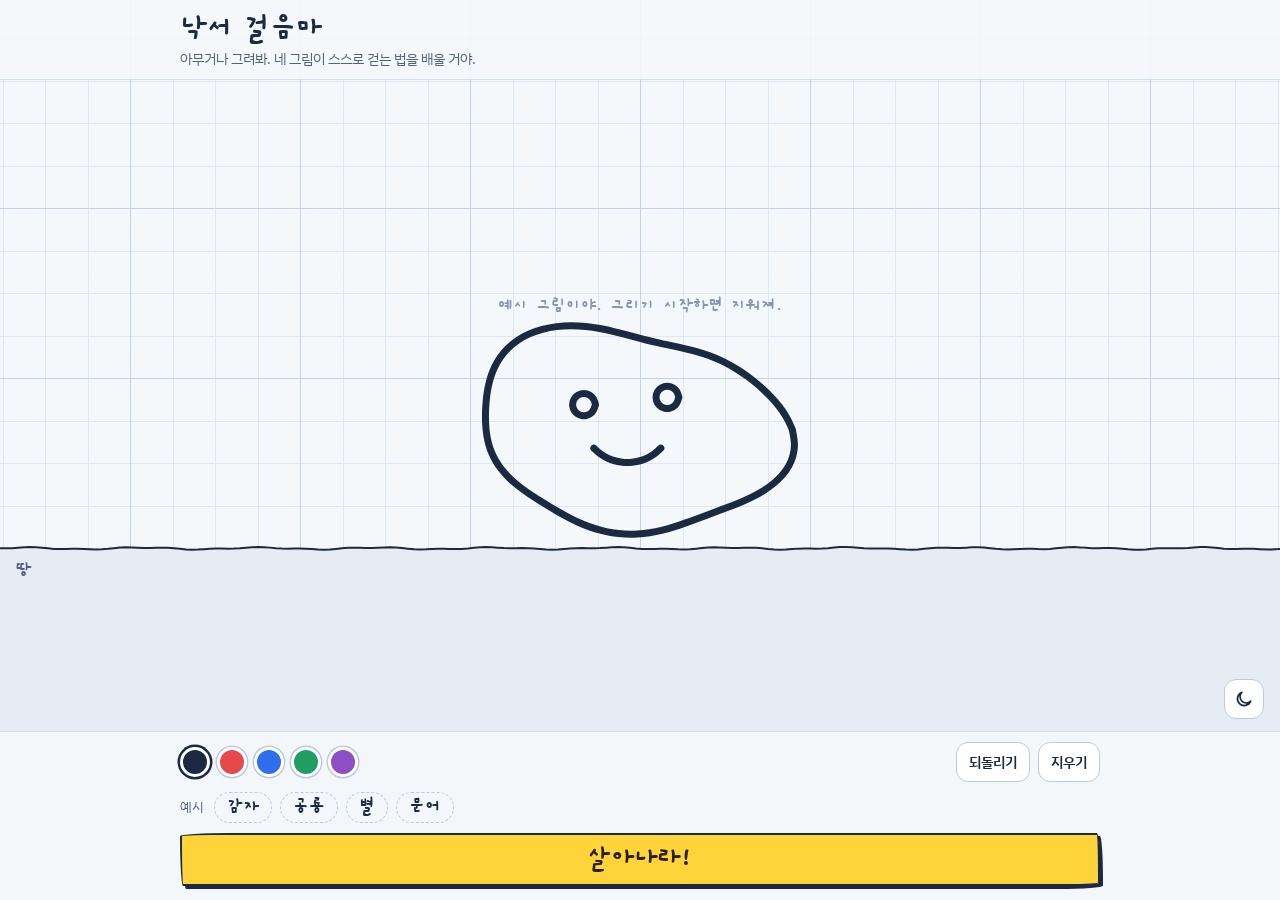
==== commit 5bcb7bd6: "Add light/dark toggle and drawing autosave A sun/moon button switches theme; the choice is stored in" ====
--- a/index.html
+++ b/index.html
@@ -8,6 +8,7 @@
 <link rel="preconnect" href="https://fonts.googleapis.com">
 <link rel="preconnect" href="https://fonts.gstatic.com" crossorigin>
 <link rel="stylesheet" href="https://fonts.googleapis.com/css2?family=Gaegu:wght@400;700&family=IBM+Plex+Mono:wght@500&family=IBM+Plex+Sans+KR:wght@400;500;600&display=swap">
+<script>try{var t=localStorage.getItem('nakseo.theme');if(t==='light'||t==='dark')document.documentElement.setAttribute('data-pick',t);}catch(e){}</script>
 <style>
 :root {
   --paper: #F5F8FB;
@@ -37,7 +38,7 @@
   color-scheme: light;
 }
 @media (prefers-color-scheme: dark) {
-  :root:not([data-theme="light"]) {
+  :root:not([data-theme="light"]):not([data-pick="light"]) {
     --paper: #111821; --panel: #111821F0; --grid: #19232F; --grid-major: #263345;
     --ink: #E6EDF6; --ink-soft: #A1B1C6; --ink-faint: #6E8097; --line: #243142;
     --ground: #0C1118; --btn: #18212D; --btn-line: #33445A;
@@ -46,7 +47,7 @@
     color-scheme: dark;
   }
 }
-:root[data-theme="dark"] {
+:root[data-theme="dark"]:not([data-pick="light"]), :root[data-pick="dark"] {
   --paper: #111821; --panel: #111821F0; --grid: #19232F; --grid-major: #263345;
   --ink: #E6EDF6; --ink-soft: #A1B1C6; --ink-faint: #6E8097; --line: #243142;
   --ground: #0C1118; --btn: #18212D; --btn-line: #33445A;
@@ -175,7 +176,10 @@
   opacity: 0; pointer-events: none; transition: opacity 0.25s, transform 0.25s;
 }
 .bubble.show { opacity: 1; transform: translate(-50%, 0); }
-.float-info { position: absolute; right: 16px; z-index: 2; }
+.float-tools { position: absolute; right: 16px; z-index: 2; display: flex; gap: 8px; }
+.icon-btn { width: 40px; padding: 0; display: grid; place-items: center; }
+.icon-btn svg { width: 20px; height: 20px; }
+.icon-btn[data-to="light"] .i-moon, .icon-btn[data-to="dark"] .i-sun { display: none; }
 .lane-label {
   position: absolute; left: 16px; z-index: 2; display: flex; align-items: baseline; gap: 8px;
   padding: 2px 10px 3px; border-radius: 8px; background: var(--panel); border: 1px solid var(--line);
@@ -259,7 +263,13 @@
   </header>
 
   <div id="bubble" class="bubble" role="status" aria-live="polite"></div>
-  <button id="infoBtn" class="tool float-info evo-only" type="button">어떻게 배워?</button>
+  <div id="floatTools" class="float-tools">
+    <button id="themeBtn" class="tool icon-btn" type="button" data-to="dark" aria-label="다크 모드로 바꾸기" title="다크 모드로 바꾸기">
+      <svg class="i-sun" viewBox="0 0 24 24" fill="none" stroke="currentColor" stroke-width="2" stroke-linecap="round" aria-hidden="true"><circle cx="12" cy="12" r="4.2"/><path d="M12 2.5v2.2M12 19.3v2.2M2.5 12h2.2M19.3 12h2.2M5.3 5.3l1.6 1.6M17.1 17.1l1.6 1.6M5.3 18.7l1.6-1.6M17.1 6.9l1.6-1.6"/></svg>
+      <svg class="i-moon" viewBox="0 0 24 24" fill="none" stroke="currentColor" stroke-width="2" stroke-linejoin="round" aria-hidden="true"><path d="M20 14.6A8.2 8.2 0 1 1 9.4 4a6.6 6.6 0 0 0 10.6 10.6z"/></svg>
+    </button>
+    <button id="infoBtn" class="tool evo-only" type="button">어떻게 배워?</button>
+  </div>
   <div id="laneA" class="lane-label cmp-only"><span>1세대 챔피언</span><span class="num" id="laneAd">0.00m</span></div>
   <div id="laneB" class="lane-label cmp-only"><span id="laneBn">지금 챔피언</span><span class="num" id="laneBd">0.00m</span></div>
 
@@ -962,6 +972,13 @@
   };
   const EX_COLOR = { potato: 0, dino: 3, star: 1, octopus: 4 };
 
+  // ---------- browser storage (may be unavailable: private windows, blocked site data) ----------
+  const store = {
+    get(k) { try { return window.localStorage.getItem(k); } catch (_) { return null; } },
+    set(k, v) { try { window.localStorage.setItem(k, v); } catch (_) { /* not saved */ } },
+  };
+  const KEY_DRAW = 'nakseo.drawing.v1', KEY_THEME = 'nakseo.theme';
+
   // ---------- theme ----------
   let C = {};
   const lum = (hex) => {
@@ -978,7 +995,16 @@
       pens: [0, 1, 2, 3, 4].map((i) => g('--pen' + i)),
     };
     C.dark = lum(C.paper) < 0.4;
+    const tb = $('themeBtn'), to = C.dark ? 'light' : 'dark';
+    const label = to === 'light' ? '라이트 모드로 바꾸기' : '다크 모드로 바꾸기';
+    tb.dataset.to = to; tb.setAttribute('aria-label', label); tb.title = label;
     drawSpark();
+  }
+  function toggleTheme() {
+    const to = C.dark ? 'light' : 'dark';
+    document.documentElement.setAttribute('data-pick', to);
+    store.set(KEY_THEME, to);
+    readColors();
   }
 
   // ---------- state ----------
@@ -986,7 +1012,7 @@
     mode: 'draw', strokes: [], cur: null, pid: null, example: null, exAnim: null, color: 0,
     body: null, evo: null, speed: 1, userSpeed: false, acc: 0, holdUntil: 0,
     leader: 0, camX: 0, xray: false, birth: null, cmp: null,
-    announced: new Set(), lastImprove: 1, stallSaid: false, sparkHover: -1,
+    announced: new Set(), lastImprove: 1, stallSaid: false, sparkHover: -1, restored: false,
   };
 
   // ---------- layout ----------
@@ -1004,9 +1030,9 @@
     L.ppu = clamp(Math.min(sh * 0.34, W * 0.245), 56, 170);
     $('bubble').style.top = (L.top + 12) + 'px';
     const band = L.bot - L.ground;
-    const ib = $('infoBtn');
-    if (band > 96) { ib.style.top = ''; ib.style.bottom = (H - L.bot + 12) + 'px'; }
-    else { ib.style.bottom = ''; ib.style.top = (L.top + 12) + 'px'; }
+    const ft = $('floatTools');
+    if (band > 64) { ft.style.top = ''; ft.style.bottom = (H - L.bot + 12) + 'px'; }
+    else { ft.style.bottom = ''; ft.style.top = (L.top + 12) + 'px'; }
     const lh = (L.bot - L.top) / 2;
     $('laneA').style.top = (L.top + 10) + 'px';
     $('laneB').style.top = (L.top + lh + 10) + 'px';
@@ -1223,7 +1249,7 @@
       const A = S.exAnim, p = clamp((now - A.start) / A.dur, 0, 1);
       let left = Math.floor(p * A.total);
       for (const st of A.strokes) { if (left <= 0) break; rawStroke(st, left); left -= st.pts.length; }
-      if (p >= 1) { S.strokes = A.strokes; S.exAnim = null; syncDraw(); }
+      if (p >= 1) { S.strokes = A.strokes; S.exAnim = null; syncDraw(); saveDrawing(); }
       return;
     }
     for (const st of S.strokes) rawStroke(st);
@@ -1234,12 +1260,41 @@
       ctx.fillStyle = C.inkFaint;
       ctx.font = `700 30px ${HAND}`; ctx.fillText('여기에 아무거나 그려봐', W / 2, midY);
       ctx.font = `700 19px ${HAND}`; ctx.fillText('감자, 공룡, 삐뚤빼뚤한 동그라미 뭐든 좋아', W / 2, midY + 30);
-    } else if (S.example && !S.cur) {
+    } else if ((S.example || S.restored) && !S.cur) {
       let top = Infinity;
       for (const st of S.strokes) for (const p of st.pts) top = Math.min(top, p.y);
       ctx.fillStyle = C.inkFaint; ctx.font = `700 18px ${HAND}`;
-      ctx.fillText('예시 그림이야. 그리기 시작하면 지워져.', W / 2, Math.max(L.top + 26, top - 16));
-    }
+      ctx.fillText(S.example ? '예시 그림이야. 그리기 시작하면 지워져.' : '지난번에 그린 그림이야. 이어서 그려도 돼.', W / 2, Math.max(L.top + 26, top - 16));
+    }
+  }
+  function saveDrawing() {
+    const r = (v) => Math.round(v * 10) / 10;
+    store.set(KEY_DRAW, JSON.stringify({
+      color: S.color, example: S.example,
+      strokes: S.strokes.map((st) => ({ c: st.c, w: st.w, pts: st.pts.map((p) => [r(p.x), r(p.y)]) })),
+    }));
+  }
+  function loadDrawing() {
+    const raw = store.get(KEY_DRAW);
+    if (!raw) return null;
+    try {
+      const d = JSON.parse(raw);
+      if (!d || !Array.isArray(d.strokes)) return null;
+      const strokes = d.strokes
+        .filter((st) => st && Array.isArray(st.pts) && st.pts.length)
+        .map((st) => ({ c: clamp(st.c | 0, 0, 4), w: +st.w || PEN_W, pts: st.pts.map((q) => ({ x: +q[0], y: +q[1] })) }))
+        .filter((st) => st.pts.every((q) => Number.isFinite(q.x) && Number.isFinite(q.y)));
+      return { strokes, example: typeof d.example === 'string' && Samples[d.example] ? d.example : null, color: clamp(d.color | 0, 0, 4) };
+    } catch (_) { return null; }
+  }
+  // a drawing saved on another screen size is shrunk and centred if it no longer fits
+  function fitToStage(strokes) {
+    let a = Infinity, b = Infinity, c = -Infinity, d = -Infinity;
+    for (const st of strokes) for (const p of st.pts) { a = Math.min(a, p.x); b = Math.min(b, p.y); c = Math.max(c, p.x); d = Math.max(d, p.y); }
+    if (a >= 16 && c <= W - 16 && b >= L.top + 8 && d <= L.bot - 8) return strokes;
+    const sc = Math.min(1, (W - 32) / Math.max(1, c - a), (L.ground - L.top - 40) / Math.max(1, d - b));
+    const ox = W / 2 - ((a + c) / 2) * sc, oy = L.ground - 14 - d * sc;
+    return strokes.map((st) => ({ c: st.c, w: st.w, pts: st.pts.map((p) => ({ x: ox + p.x * sc, y: oy + p.y * sc })) }));
   }
   function syncDraw() {
     const has = S.strokes.length > 0, busy = !!S.exAnim;
@@ -1254,6 +1309,7 @@
   cv.addEventListener('pointerdown', (e) => {
     if (S.mode !== 'draw' || S.exAnim || e.button > 0 || S.cur) return;
     if (S.example) { S.strokes = []; S.example = null; }
+    S.restored = false;
     try { cv.setPointerCapture(e.pointerId); } catch (_) { /* ignore */ }
     S.pid = e.pointerId;
     S.cur = { c: S.color, w: PEN_W, pts: [pointOf(e)] };
@@ -1269,7 +1325,7 @@
   });
   const endStroke = (e) => {
     if (!S.cur || e.pointerId !== S.pid) return;
-    S.strokes.push(S.cur); S.cur = null; S.pid = null; syncDraw();
+    S.strokes.push(S.cur); S.cur = null; S.pid = null; syncDraw(); saveDrawing();
   };
   cv.addEventListener('pointerup', endStroke);
   cv.addEventListener('pointercancel', endStroke);
@@ -1285,7 +1341,7 @@
   }
   function playExample(name, animate) {
     const strokes = exampleStrokes(name);
-    S.example = name; S.cur = null;
+    S.example = name; S.cur = null; S.restored = false;
     if (!animate) { S.strokes = strokes; S.exAnim = null; syncDraw(); return; }
     S.strokes = [];
     S.exAnim = { strokes, start: performance.now(), dur: 1000, total: strokes.reduce((t, s) => t + s.pts.length, 0) };
@@ -1558,13 +1614,15 @@
   }
 
   // ---------- controls ----------
-  for (const b of document.querySelectorAll('.sw')) b.addEventListener('click', () => {
-    S.color = +b.dataset.c;
-    for (const o of document.querySelectorAll('.sw')) o.setAttribute('aria-checked', String(o === b));
-  });
+  function pickColor(c) {
+    S.color = c;
+    for (const o of document.querySelectorAll('.sw')) o.setAttribute('aria-checked', String(+o.dataset.c === c));
+  }
+  for (const b of document.querySelectorAll('.sw')) b.addEventListener('click', () => { pickColor(+b.dataset.c); saveDrawing(); });
   for (const b of document.querySelectorAll('.ex')) b.addEventListener('click', () => playExample(b.dataset.ex, true));
-  $('undoBtn').addEventListener('click', () => { S.strokes.pop(); if (!S.strokes.length) S.example = null; syncDraw(); });
-  $('clearBtn').addEventListener('click', () => { S.strokes = []; S.example = null; syncDraw(); });
+  $('undoBtn').addEventListener('click', () => { S.strokes.pop(); if (!S.strokes.length) { S.example = null; S.restored = false; } syncDraw(); saveDrawing(); });
+  $('clearBtn').addEventListener('click', () => { S.strokes = []; S.example = null; S.restored = false; syncDraw(); saveDrawing(); });
+  $('themeBtn').addEventListener('click', toggleTheme);
   $('goBtn').addEventListener('click', comeAlive);
   for (const b of document.querySelectorAll('.seg button')) b.addEventListener('click', () => setSpeed(+b.dataset.speed, true));
   const toggleXray = () => {
@@ -1595,15 +1653,20 @@
   window.addEventListener('resize', layout);
   const mq = window.matchMedia('(prefers-color-scheme: dark)');
   if (mq.addEventListener) mq.addEventListener('change', readColors);
-  new MutationObserver(readColors).observe(document.documentElement, { attributes: true, attributeFilter: ['data-theme', 'class', 'style'] });
+  new MutationObserver(readColors).observe(document.documentElement, { attributes: true, attributeFilter: ['data-theme', 'data-pick', 'class', 'style'] });
 
   // ---------- boot ----------
   const hot = window.claude && window.claude.hot;
   if (hot && hot.snapshot) hot.snapshot(() => ({ strokes: S.strokes, example: S.example }));
   function boot(data) {
     readColors(); layout();
-    if (data && Array.isArray(data.strokes) && data.strokes.length) { S.strokes = data.strokes; S.example = data.example || null; syncDraw(); }
-    else playExample('potato', false);
+    const saved = data && Array.isArray(data.strokes) && data.strokes.length
+      ? { strokes: data.strokes, example: data.example || null, color: S.color }
+      : loadDrawing();
+    if (saved && saved.strokes.length) {
+      S.strokes = fitToStage(saved.strokes); S.example = saved.example; S.restored = !saved.example;
+      pickColor(saved.color); syncDraw();
+    } else playExample('potato', false);
     requestAnimationFrame((t) => { last = t; frame(t); });
     if (document.fonts && document.fonts.ready) document.fonts.ready.then(layout);
   }
